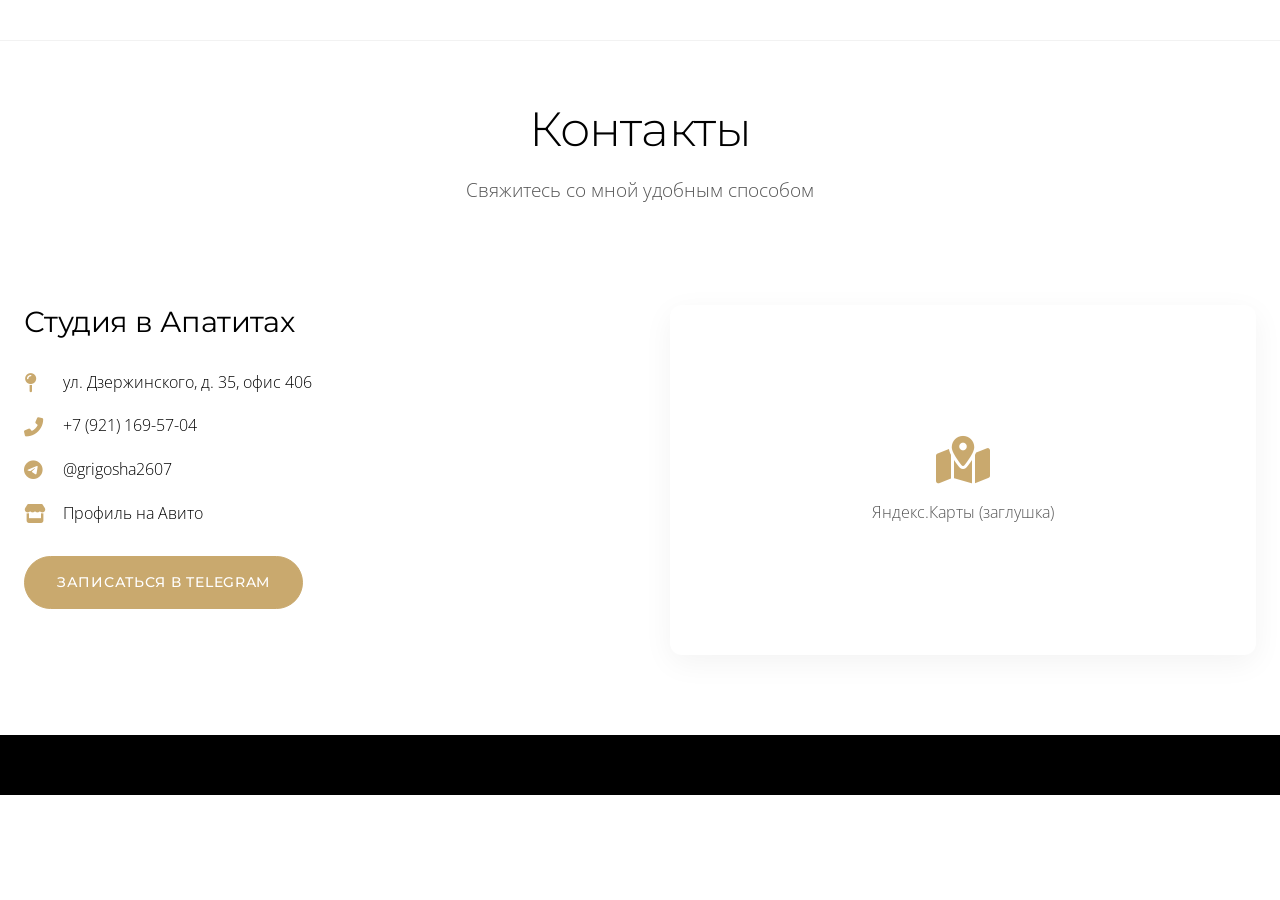
==== contacts.html @ e1ed162e "Добавлен полный сайт визитки" ====
<!DOCTYPE html>
<html lang="ru">
<head>
    <meta charset="UTF-8">
    <meta name="viewport" content="width=device-width, initial-scale=1.0">
    <title>Контакты · Оксана Григорьева</title>
    <link rel="stylesheet" href="css/style.css">
    <link href="https://fonts.googleapis.com/css2?family=Montserrat:wght@300;400;500;600&family=Open+Sans:wght@300;400;600&display=swap" rel="stylesheet">
    <link rel="stylesheet" href="https://cdnjs.cloudflare.com/ajax/libs/font-awesome/6.0.0-beta3/css/all.min.css">
</head>
<body>
    <header class="header">
        <!-- header -->
    </header>

    <main>
        <section class="page-header section">
            <div class="container">
                <h1 class="page-title">Контакты</h1>
                <p class="page-subtitle">Свяжитесь со мной удобным способом</p>
            </div>
        </section>

        <section class="contacts section">
            <div class="container contacts__grid">
                <div class="contact-info">
                    <h3>Студия в Апатитах</h3>
                    <address>
                        <p><i class="fas fa-map-pin"></i> ул. Дзержинского, д. 35, офис 406</p>
                        <p><i class="fas fa-phone-alt"></i> <a href="tel:+79211695704">+7 (921) 169-57-04</a></p>
                        <p><i class="fab fa-telegram"></i> <a href="https://t.me/grigosha2607" target="_blank">@grigosha2607</a></p>
                        <p><i class="fas fa-store"></i> <a href="#" target="_blank">Профиль на Авито</a></p>
                    </address>
                    <a href="https://t.me/grigosha2607" class="btn btn--gold" target="_blank">Записаться в Telegram</a>
                </div>
                <div class="contact-map">
                    <div class="map-placeholder">
                        <i class="fas fa-map-marked-alt"></i>
                        <span>Яндекс.Карты (заглушка)</span>
                    </div>
                </div>
            </div>
        </section>
    </main>

    <footer class="footer">
        <!-- footer -->
    </footer>
</body>
</html>
---- css/style.css ----
/* ===== RESET & BASE ===== */
* {
    margin: 0;
    padding: 0;
    box-sizing: border-box;
}

:root {
    --white: #FFFFFF;
    --black: #000000;
    --gold: #C9A96E;
    --beige: #F8F5F2;
    --gray-light: #f0f0f0;
    --gray: #555;
    --gray-dark: #333;
    --font-heading: 'Montserrat', sans-serif;
    --font-body: 'Open Sans', sans-serif;
    --transition: all 0.3s ease;
    --shadow: 0 8px 30px rgba(0,0,0,0.05);
    --border-radius: 12px;
}

body {
    font-family: var(--font-body);
    color: var(--black);
    background-color: var(--white);
    line-height: 1.6;
    font-weight: 300;
    -webkit-font-smoothing: antialiased;
}

.container {
    max-width: 1280px;
    margin: 0 auto;
    padding: 0 24px;
}

h1, h2, h3, h4, h5, h6 {
    font-family: var(--font-heading);
    font-weight: 400;
    letter-spacing: -0.02em;
    line-height: 1.2;
}

a {
    text-decoration: none;
    color: inherit;
    transition: var(--transition);
}

img {
    max-width: 100%;
    display: block;
}

ul, ol {
    list-style: none;
}

.section {
    padding: 80px 0;
}

.section-title {
    font-size: 2.5rem;
    margin-bottom: 48px;
    text-align: center;
    font-weight: 300;
}

.section-title::after {
    content: '';
    display: block;
    width: 60px;
    height: 2px;
    background: var(--gold);
    margin: 16px auto 0;
}

.bg-light {
    background-color: var(--beige);
}

.text-center {
    text-align: center;
    margin-top: 32px;
}

/* ===== BUTTONS ===== */
.btn {
    display: inline-block;
    font-family: var(--font-heading);
    font-weight: 500;
    font-size: 0.9rem;
    letter-spacing: 0.05em;
    text-transform: uppercase;
    padding: 14px 32px;
    border-radius: 40px;
    transition: var(--transition);
    cursor: pointer;
    border: 1px solid transparent;
    background: none;
    text-align: center;
}

.btn--gold {
    background-color: var(--gold);
    color: var(--white);
    border-color: var(--gold);
}

.btn--gold:hover {
    background-color: transparent;
    color: var(--gold);
}

.btn--outline {
    background-color: transparent;
    color: var(--black);
    border-color: var(--black);
}

.btn--outline:hover {
    background-color: var(--black);
    color: var(--white);
}

.btn--small {
    padding: 8px 20px;
    font-size: 0.8rem;
}

.btn--large {
    padding: 18px 48px;
    font-size: 1rem;
}

/* ===== HEADER ===== */
.header {
    padding: 20px 0;
    border-bottom: 1px solid rgba(0,0,0,0.05);
    background: var(--white);
    position: sticky;
    top: 0;
    z-index: 100;
}

.header__container {
    display: flex;
    align-items: center;
    justify-content: space-between;
}

.logo {
    font-family: var(--font-heading);
    font-size: 1.5rem;
    font-weight: 400;
    letter-spacing: 0.05em;
    color: var(--black);
}

.nav__list {
    display: flex;
    gap: 40px;
}

.nav__link {
    font-family: var(--font-heading);
    font-weight: 400;
    font-size: 0.95rem;
    text-transform: uppercase;
    letter-spacing: 0.05em;
    padding-bottom: 4px;
    border-bottom: 1px solid transparent;
}

.nav__link:hover,
.nav__link.active {
    border-bottom-color: var(--gold);
}

.header__contact {
    display: flex;
    align-items: center;
    gap: 20px;
}

.header__phone {
    font-family: var(--font-heading);
    font-weight: 500;
}

.mobile-toggle {
    display: none;
    background: none;
    border: none;
    font-size: 1.8rem;
    color: var(--black);
    cursor: pointer;
}

/* ===== HERO ===== */
.hero {
    padding: 40px 0 80px;
}

.hero__container {
    display: flex;
    align-items: center;
    gap: 60px;
}

.hero__content {
    flex: 1;
}

.hero__title {
    font-size: 3.5rem;
    font-weight: 300;
    margin-bottom: 20px;
}

.hero__subtitle {
    font-size: 1.2rem;
    color: var(--gray);
    margin-bottom: 40px;
}

.hero__image {
    flex: 1;
}

.hero-placeholder {
    background-color: var(--beige);
    height: 500px;
    display: flex;
    flex-direction: column;
    align-items: center;
    justify-content: center;
    border-radius: var(--border-radius);
    color: var(--gray);
    font-family: var(--font-heading);
}

.hero-placeholder i {
    font-size: 4rem;
    margin-bottom: 16px;
    color: var(--gold);
}

/* ===== FEATURES ===== */
.features__grid {
    display: grid;
    grid-template-columns: repeat(4, 1fr);
    gap: 30px;
}

.feature-card {
    text-align: center;
    padding: 30px 20px;
    background: var(--white);
    border-radius: var(--border-radius);
    box-shadow: var(--shadow);
    transition: var(--transition);
}

.feature-card:hover {
    transform: translateY(-5px);
}

.feature-card__icon {
    font-size: 2.5rem;
    color: var(--gold);
    margin-bottom: 20px;
}

.feature-card h3 {
    font-size: 1.3rem;
    margin-bottom: 15px;
    font-weight: 500;
}

.feature-card p {
    color: var(--gray);
    font-size: 0.95rem;
}

/* ===== SERVICES PREVIEW ===== */
.services-preview__grid {
    display: grid;
    grid-template-columns: repeat(3, 1fr);
    gap: 30px;
    margin-bottom: 20px;
}

.service-preview {
    background: var(--white);
    padding: 40px 30px;
    border-radius: var(--border-radius);
    box-shadow: var(--shadow);
    text-align: center;
}

.service-preview h3 {
    font-size: 1.5rem;
    margin-bottom: 15px;
    font-weight: 500;
}

.service-preview p {
    color: var(--gray);
    margin-bottom: 20px;
}

.link-arrow {
    font-family: var(--font-heading);
    font-weight: 500;
    text-transform: uppercase;
    font-size: 0.9rem;
    letter-spacing: 0.05em;
    color: var(--gold);
    display: inline-flex;
    align-items: center;
    gap: 8px;
    border-bottom: 1px solid transparent;
}

.link-arrow:hover {
    border-bottom-color: var(--gold);
}

.link-arrow i {
    font-size: 0.8rem;
    transition: transform 0.2s;
}

.link-arrow:hover i {
    transform: translateX(5px);
}

/* ===== PORTFOLIO PREVIEW ===== */
.portfolio-preview__grid {
    display: grid;
    grid-template-columns: repeat(4, 1fr);
    gap: 20px;
    margin-bottom: 20px;
}

.portfolio-item {
    aspect-ratio: 1 / 1;
    overflow: hidden;
    border-radius: var(--border-radius);
}

.image-placeholder {
    width: 100%;
    height: 100%;
    background-color: var(--beige);
    display: flex;
    align-items: center;
    justify-content: center;
    font-family: var(--font-heading);
    color: var(--gray-dark);
    text-transform: uppercase;
    font-size: 0.9rem;
    letter-spacing: 0.1em;
    transition: var(--transition);
}

.portfolio-item:hover .image-placeholder {
    background-color: var(--gold);
    color: var(--white);
}

/* ===== CONTACT CTA ===== */
.contact-cta__container {
    display: grid;
    grid-template-columns: 1fr 1fr;
    gap: 60px;
    align-items: center;
}

.contact-details {
    margin: 30px 0;
    font-style: normal;
}

.contact-details p {
    margin-bottom: 15px;
    display: flex;
    align-items: center;
    gap: 12px;
}

.contact-details i {
    width: 20px;
    color: var(--gold);
}

.map-placeholder {
    background-color: var(--white);
    height: 350px;
    border-radius: var(--border-radius);
    display: flex;
    flex-direction: column;
    align-items: center;
    justify-content: center;
    box-shadow: var(--shadow);
    color: var(--gray);
}

.map-placeholder i {
    font-size: 3rem;
    margin-bottom: 16px;
    color: var(--gold);
}

/* ===== FOOTER ===== */
.footer {
    background-color: var(--black);
    color: var(--white);
    padding: 30px 0;
    font-size: 0.9rem;
}

.footer__container {
    display: flex;
    justify-content: space-between;
    align-items: center;
}

.footer__links {
    display: flex;
    gap: 24px;
}

.footer__links a {
    color: var(--white);
    opacity: 0.7;
    transition: var(--transition);
    display: flex;
    align-items: center;
    gap: 6px;
}

.footer__links a:hover {
    opacity: 1;
    color: var(--gold);
}

/* ===== PAGE HEADER (для внутренних страниц) ===== */
.page-header {
    padding: 60px 0 20px;
    text-align: center;
}

.page-title {
    font-size: 3rem;
    font-weight: 300;
    margin-bottom: 16px;
}

.page-subtitle {
    font-size: 1.2rem;
    color: var(--gray);
}

/* ===== SERVICES DETAIL ===== */
.service-block {
    max-width: 800px;
    margin: 0 auto 50px;
    background: var(--white);
    padding: 40px;
    border-radius: var(--border-radius);
    box-shadow: var(--shadow);
}

.service-block:last-child {
    margin-bottom: 0;
}

.service-block h2 {
    font-size: 2rem;
    margin-bottom: 20px;
}

.service-block p {
    margin-bottom: 20px;
    color: var(--gray-dark);
}

.service-block ul {
    list-style: disc;
    padding-left: 20px;
    color: var(--gray-dark);
}

.service-block li {
    margin-bottom: 8px;
}

/* ===== PRICE TABLE ===== */
.price-table__content {
    width: 100%;
    max-width: 700px;
    margin: 0 auto;
    border-collapse: collapse;
    background: var(--white);
    border-radius: var(--border-radius);
    overflow: hidden;
    box-shadow: var(--shadow);
}

.price-table__content th,
.price-table__content td {
    padding: 18px 24px;
    text-align: left;
    border-bottom: 1px solid rgba(0,0,0,0.05);
}

.price-table__content th {
    background-color: var(--gold);
    color: var(--white);
    font-family: var(--font-heading);
    font-weight: 500;
    text-transform: uppercase;
    letter-spacing: 0.05em;
    font-size: 0.9rem;
}

.price-table__content tr:last-child td {
    border-bottom: none;
}

.price-table__content td:last-child {
    text-align: right;
    font-weight: 600;
}

/* ===== PORTFOLIO GALLERY ===== */
.gallery-grid {
    display: grid;
    grid-template-columns: repeat(3, 1fr);
    gap: 24px;
}

.gallery-item {
    aspect-ratio: 1 / 1;
    border-radius: var(--border-radius);
    overflow: hidden;
    box-shadow: var(--shadow);
}

.gallery-item .image-placeholder {
    background-color: var(--beige);
    transition: var(--transition);
}

.gallery-item:hover .image-placeholder {
    background-color: var(--gold);
    color: var(--white);
}

/* ===== CONTACTS PAGE ===== */
.contacts__grid {
    display: grid;
    grid-template-columns: 1fr 1fr;
    gap: 60px;
}

.contact-info h3 {
    font-size: 1.8rem;
    margin-bottom: 30px;
    font-weight: 400;
}

.contact-info address {
    margin-bottom: 30px;
}

.contact-info address p {
    margin-bottom: 18px;
    display: flex;
    align-items: center;
    gap: 15px;
    font-style: normal;
}

.contact-info i {
    width: 24px;
    color: var(--gold);
    font-size: 1.2rem;
}

/* ===== ADAPTIVE ===== */
@media (max-width: 1024px) {
    .hero__title {
        font-size: 2.8rem;
    }
    .features__grid {
        grid-template-columns: repeat(2, 1fr);
    }
    .portfolio-preview__grid {
        grid-template-columns: repeat(2, 1fr);
    }
    .gallery-grid {
        grid-template-columns: repeat(2, 1fr);
    }
}

@media (max-width: 768px) {
    .header__container {
        flex-wrap: wrap;
    }
    .nav {
        display: none;
        width: 100%;
        order: 3;
        margin-top: 20px;
    }
    .nav.active {
        display: block;
    }
    .nav__list {
        flex-direction: column;
        gap: 15px;
        text-align: center;
    }
    .header__contact {
        display: none;
    }
    .mobile-toggle {
        display: block;
    }
    .hero__container {
        flex-direction: column;
        text-align: center;
    }
    .hero-placeholder {
        height: 350px;
    }
    .section-title {
        font-size: 2rem;
    }
    .features__grid,
    .services-preview__grid,
    .portfolio-preview__grid,
    .contact-cta__container,
    .contacts__grid {
        grid-template-columns: 1fr;
        gap: 30px;
    }
    .footer__container {
        flex-direction: column;
        gap: 20px;
        text-align: center;
    }
    .page-title {
        font-size: 2.5rem;
    }
    .service-block {
        padding: 25px;
    }
    .price-table__content th,
    .price-table__content td {
        padding: 12px 16px;
    }
}

@media (max-width: 480px) {
    .container {
        padding: 0 16px;
    }
    .hero__title {
        font-size: 2.2rem;
    }
    .btn--large {
        padding: 14px 30px;
    }
    .gallery-grid {
        grid-template-columns: 1fr;
    }
}
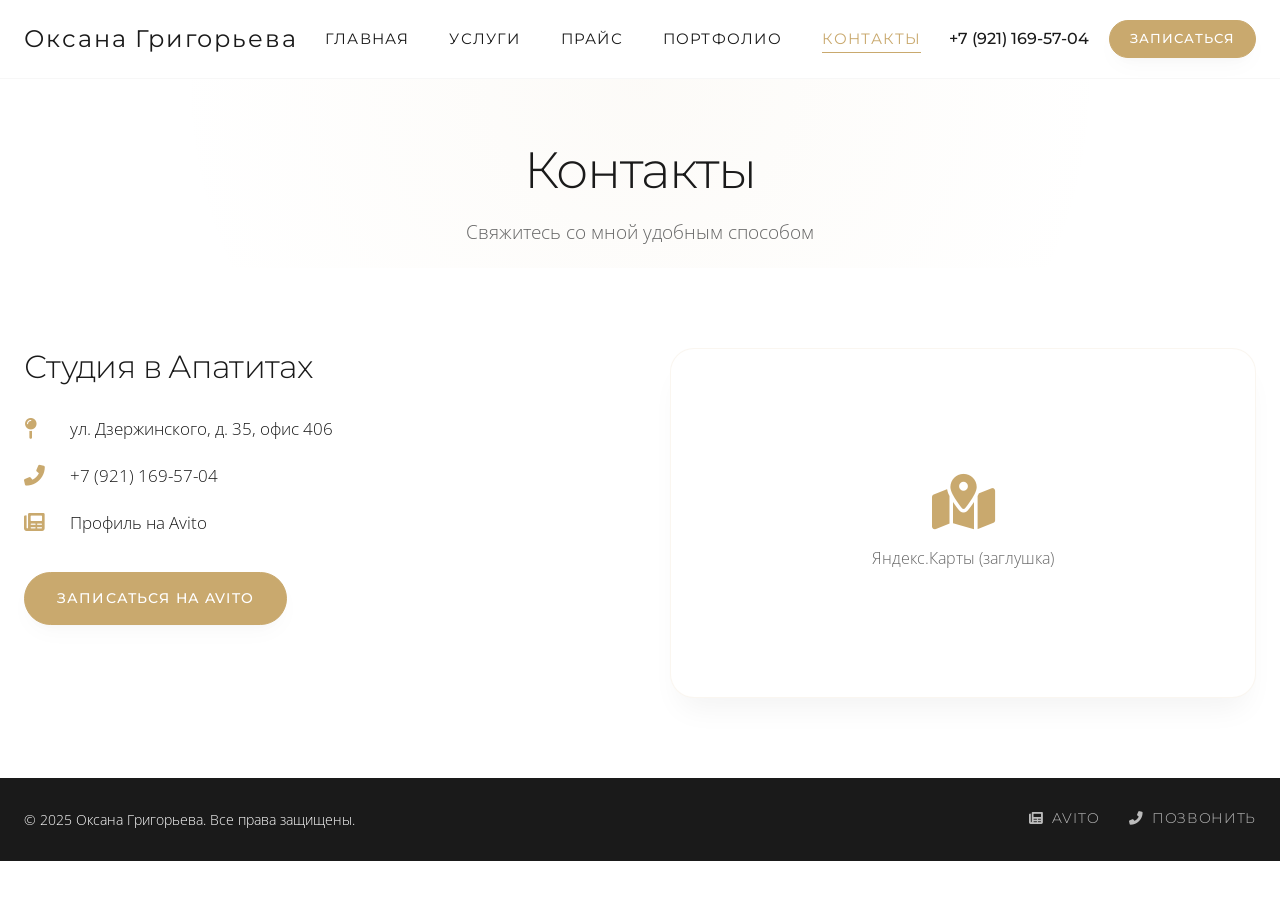
==== commit 581fd35a: "Update: Avito links and feminine design" ====
--- a/contacts.html
+++ b/contacts.html
@@ -4,13 +4,31 @@
     <meta charset="UTF-8">
     <meta name="viewport" content="width=device-width, initial-scale=1.0">
     <title>Контакты · Оксана Григорьева</title>
-    <link rel="stylesheet" href="css/style.css">
+    <link rel="preconnect" href="https://fonts.googleapis.com">
+    <link rel="preconnect" href="https://fonts.gstatic.com" crossorigin>
     <link href="https://fonts.googleapis.com/css2?family=Montserrat:wght@300;400;500;600&family=Open+Sans:wght@300;400;600&display=swap" rel="stylesheet">
     <link rel="stylesheet" href="https://cdnjs.cloudflare.com/ajax/libs/font-awesome/6.0.0-beta3/css/all.min.css">
+    <link rel="stylesheet" href="css/style.css">
 </head>
 <body>
     <header class="header">
-        <!-- header -->
+        <div class="container header__container">
+            <a href="index.html" class="logo">Оксана Григорьева</a>
+            <nav class="nav">
+                <ul class="nav__list">
+                    <li><a href="index.html" class="nav__link">Главная</a></li>
+                    <li><a href="services.html" class="nav__link">Услуги</a></li>
+                    <li><a href="price.html" class="nav__link">Прайс</a></li>
+                    <li><a href="portfolio.html" class="nav__link">Портфолио</a></li>
+                    <li><a href="contacts.html" class="nav__link active">Контакты</a></li>
+                </ul>
+            </nav>
+            <div class="header__contact">
+                <a href="tel:+79211695704" class="header__phone">+7 (921) 169-57-04</a>
+                <a href="https://www.avito.ru/apatity/predlozheniya_uslug/naraschivanie_resnits_laminirovanie_resnits_i_brovey_4321385695" class="btn btn--gold btn--small" target="_blank">Записаться</a>
+            </div>
+            <button class="mobile-toggle" aria-label="Меню"><i class="fas fa-bars"></i></button>
+        </div>
     </header>
 
     <main>
@@ -28,10 +46,9 @@
                     <address>
                         <p><i class="fas fa-map-pin"></i> ул. Дзержинского, д. 35, офис 406</p>
                         <p><i class="fas fa-phone-alt"></i> <a href="tel:+79211695704">+7 (921) 169-57-04</a></p>
-                        <p><i class="fab fa-telegram"></i> <a href="https://t.me/grigosha2607" target="_blank">@grigosha2607</a></p>
-                        <p><i class="fas fa-store"></i> <a href="#" target="_blank">Профиль на Авито</a></p>
+                        <p><i class="fab fa-avito"></i> <a href="https://www.avito.ru/apatity/predlozheniya_uslug/naraschivanie_resnits_laminirovanie_resnits_i_brovey_4321385695" target="_blank">Профиль на Avito</a></p>
                     </address>
-                    <a href="https://t.me/grigosha2607" class="btn btn--gold" target="_blank">Записаться в Telegram</a>
+                    <a href="https://www.avito.ru/apatity/predlozheniya_uslug/naraschivanie_resnits_laminirovanie_resnits_i_brovey_4321385695" class="btn btn--gold" target="_blank">Записаться на Avito</a>
                 </div>
                 <div class="contact-map">
                     <div class="map-placeholder">
@@ -44,7 +61,23 @@
     </main>
 
     <footer class="footer">
-        <!-- footer -->
+        <div class="container footer__container">
+            <p>© 2025 Оксана Григорьева. Все права защищены.</p>
+            <div class="footer__links">
+                <a href="https://www.avito.ru/apatity/predlozheniya_uslug/naraschivanie_resnits_laminirovanie_resnits_i_brovey_4321385695" target="_blank"><i class="fab fa-avito"></i> Avito</a>
+                <a href="tel:+79211695704"><i class="fas fa-phone-alt"></i> Позвонить</a>
+            </div>
+        </div>
     </footer>
+
+    <script>
+        const toggleBtn = document.querySelector('.mobile-toggle');
+        const nav = document.querySelector('.nav');
+        if (toggleBtn) {
+            toggleBtn.addEventListener('click', () => {
+                nav.classList.toggle('active');
+            });
+        }
+    </script>
 </body>
 </html>
--- a/css/style.css
+++ b/css/style.css
@@ -7,17 +7,22 @@
 
 :root {
     --white: #FFFFFF;
-    --black: #000000;
+    --black: #1A1A1A;
     --gold: #C9A96E;
+    --gold-light: #DCC09F;
     --beige: #F8F5F2;
-    --gray-light: #f0f0f0;
-    --gray: #555;
+    --beige-dark: #F0EBE6;
+    --gray-light: #F5F5F5;
+    --gray: #666;
     --gray-dark: #333;
     --font-heading: 'Montserrat', sans-serif;
     --font-body: 'Open Sans', sans-serif;
-    --transition: all 0.3s ease;
-    --shadow: 0 8px 30px rgba(0,0,0,0.05);
-    --border-radius: 12px;
+    --transition: all 0.35s cubic-bezier(0.25, 0.46, 0.45, 0.94);
+    --shadow-sm: 0 10px 25px -5px rgba(0,0,0,0.03), 0 8px 10px -6px rgba(0,0,0,0.02);
+    --shadow-md: 0 20px 30px -10px rgba(0,0,0,0.05);
+    --shadow-lg: 0 30px 40px -15px rgba(0,0,0,0.08);
+    --border-radius: 24px;
+    --border-radius-sm: 16px;
 }
 
 body {
@@ -66,19 +71,20 @@
     margin-bottom: 48px;
     text-align: center;
     font-weight: 300;
+    position: relative;
 }
 
 .section-title::after {
-    content: '';
+    content: '✦';
     display: block;
-    width: 60px;
-    height: 2px;
-    background: var(--gold);
-    margin: 16px auto 0;
+    font-size: 1.2rem;
+    color: var(--gold);
+    margin: 12px auto 0;
+    opacity: 0.8;
 }
 
 .bg-light {
-    background-color: var(--beige);
+    background: linear-gradient(135deg, var(--beige) 0%, var(--beige-dark) 100%);
 }
 
 .text-center {
@@ -92,15 +98,16 @@
     font-family: var(--font-heading);
     font-weight: 500;
     font-size: 0.9rem;
-    letter-spacing: 0.05em;
+    letter-spacing: 0.08em;
     text-transform: uppercase;
     padding: 14px 32px;
-    border-radius: 40px;
+    border-radius: 50px;
     transition: var(--transition);
     cursor: pointer;
     border: 1px solid transparent;
     background: none;
     text-align: center;
+    box-shadow: var(--shadow-sm);
 }
 
 .btn--gold {
@@ -112,6 +119,8 @@
 .btn--gold:hover {
     background-color: transparent;
     color: var(--gold);
+    box-shadow: var(--shadow-md);
+    transform: translateY(-2px);
 }
 
 .btn--outline {
@@ -123,6 +132,8 @@
 .btn--outline:hover {
     background-color: var(--black);
     color: var(--white);
+    box-shadow: var(--shadow-md);
+    transform: translateY(-2px);
 }
 
 .btn--small {
@@ -138,8 +149,9 @@
 /* ===== HEADER ===== */
 .header {
     padding: 20px 0;
-    border-bottom: 1px solid rgba(0,0,0,0.05);
-    background: var(--white);
+    border-bottom: 1px solid rgba(0,0,0,0.03);
+    background: rgba(255,255,255,0.9);
+    backdrop-filter: blur(8px);
     position: sticky;
     top: 0;
     z-index: 100;
@@ -155,8 +167,13 @@
     font-family: var(--font-heading);
     font-size: 1.5rem;
     font-weight: 400;
-    letter-spacing: 0.05em;
+    letter-spacing: 0.08em;
     color: var(--black);
+    transition: var(--transition);
+}
+
+.logo:hover {
+    color: var(--gold);
 }
 
 .nav__list {
@@ -169,7 +186,7 @@
     font-weight: 400;
     font-size: 0.95rem;
     text-transform: uppercase;
-    letter-spacing: 0.05em;
+    letter-spacing: 0.08em;
     padding-bottom: 4px;
     border-bottom: 1px solid transparent;
 }
@@ -177,6 +194,7 @@
 .nav__link:hover,
 .nav__link.active {
     border-bottom-color: var(--gold);
+    color: var(--gold);
 }
 
 .header__contact {
@@ -188,6 +206,11 @@
 .header__phone {
     font-family: var(--font-heading);
     font-weight: 500;
+    transition: var(--transition);
+}
+
+.header__phone:hover {
+    color: var(--gold);
 }
 
 .mobile-toggle {
@@ -197,11 +220,17 @@
     font-size: 1.8rem;
     color: var(--black);
     cursor: pointer;
+    transition: var(--transition);
+}
+
+.mobile-toggle:hover {
+    color: var(--gold);
 }
 
 /* ===== HERO ===== */
 .hero {
     padding: 40px 0 80px;
+    background: radial-gradient(circle at 80% 20%, rgba(201,169,110,0.03) 0%, transparent 50%);
 }
 
 .hero__container {
@@ -218,6 +247,7 @@
     font-size: 3.5rem;
     font-weight: 300;
     margin-bottom: 20px;
+    line-height: 1.2;
 }
 
 .hero__subtitle {
@@ -231,7 +261,7 @@
 }
 
 .hero-placeholder {
-    background-color: var(--beige);
+    background: linear-gradient(145deg, var(--beige), var(--white));
     height: 500px;
     display: flex;
     flex-direction: column;
@@ -240,6 +270,8 @@
     border-radius: var(--border-radius);
     color: var(--gray);
     font-family: var(--font-heading);
+    box-shadow: var(--shadow-lg);
+    border: 1px solid rgba(201,169,110,0.1);
 }
 
 .hero-placeholder i {
@@ -257,19 +289,22 @@
 
 .feature-card {
     text-align: center;
-    padding: 30px 20px;
+    padding: 35px 25px;
     background: var(--white);
     border-radius: var(--border-radius);
-    box-shadow: var(--shadow);
-    transition: var(--transition);
+    box-shadow: var(--shadow-sm);
+    transition: var(--transition);
+    border: 1px solid rgba(0,0,0,0.02);
 }
 
 .feature-card:hover {
-    transform: translateY(-5px);
+    transform: translateY(-8px);
+    box-shadow: var(--shadow-md);
+    border-color: var(--gold-light);
 }
 
 .feature-card__icon {
-    font-size: 2.5rem;
+    font-size: 2.8rem;
     color: var(--gold);
     margin-bottom: 20px;
 }
@@ -295,16 +330,24 @@
 
 .service-preview {
     background: var(--white);
-    padding: 40px 30px;
+    padding: 45px 30px;
     border-radius: var(--border-radius);
-    box-shadow: var(--shadow);
+    box-shadow: var(--shadow-sm);
     text-align: center;
+    transition: var(--transition);
+    border: 1px solid rgba(0,0,0,0.02);
+}
+
+.service-preview:hover {
+    transform: scale(1.02);
+    box-shadow: var(--shadow-md);
+    border-color: var(--gold-light);
 }
 
 .service-preview h3 {
-    font-size: 1.5rem;
+    font-size: 1.6rem;
     margin-bottom: 15px;
-    font-weight: 500;
+    font-weight: 400;
 }
 
 .service-preview p {
@@ -317,7 +360,7 @@
     font-weight: 500;
     text-transform: uppercase;
     font-size: 0.9rem;
-    letter-spacing: 0.05em;
+    letter-spacing: 0.08em;
     color: var(--gold);
     display: inline-flex;
     align-items: center;
@@ -335,7 +378,7 @@
 }
 
 .link-arrow:hover i {
-    transform: translateX(5px);
+    transform: translateX(6px);
 }
 
 /* ===== PORTFOLIO PREVIEW ===== */
@@ -349,13 +392,15 @@
 .portfolio-item {
     aspect-ratio: 1 / 1;
     overflow: hidden;
-    border-radius: var(--border-radius);
+    border-radius: var(--border-radius-sm);
+    box-shadow: var(--shadow-sm);
+    transition: var(--transition);
 }
 
 .image-placeholder {
     width: 100%;
     height: 100%;
-    background-color: var(--beige);
+    background: linear-gradient(145deg, var(--beige), var(--white));
     display: flex;
     align-items: center;
     justify-content: center;
@@ -365,10 +410,16 @@
     font-size: 0.9rem;
     letter-spacing: 0.1em;
     transition: var(--transition);
+    border: 1px solid rgba(201,169,110,0.1);
+}
+
+.portfolio-item:hover {
+    transform: scale(1.03);
+    box-shadow: var(--shadow-md);
 }
 
 .portfolio-item:hover .image-placeholder {
-    background-color: var(--gold);
+    background: linear-gradient(145deg, var(--gold-light), var(--gold));
     color: var(--white);
 }
 
@@ -386,31 +437,33 @@
 }
 
 .contact-details p {
-    margin-bottom: 15px;
-    display: flex;
-    align-items: center;
-    gap: 12px;
+    margin-bottom: 18px;
+    display: flex;
+    align-items: center;
+    gap: 15px;
 }
 
 .contact-details i {
-    width: 20px;
-    color: var(--gold);
+    width: 24px;
+    color: var(--gold);
+    font-size: 1.2rem;
 }
 
 .map-placeholder {
-    background-color: var(--white);
+    background: var(--white);
     height: 350px;
     border-radius: var(--border-radius);
     display: flex;
     flex-direction: column;
     align-items: center;
     justify-content: center;
-    box-shadow: var(--shadow);
+    box-shadow: var(--shadow-md);
     color: var(--gray);
+    border: 1px solid rgba(201,169,110,0.1);
 }
 
 .map-placeholder i {
-    font-size: 3rem;
+    font-size: 3.5rem;
     margin-bottom: 16px;
     color: var(--gold);
 }
@@ -431,7 +484,7 @@
 
 .footer__links {
     display: flex;
-    gap: 24px;
+    gap: 30px;
 }
 
 .footer__links a {
@@ -440,7 +493,11 @@
     transition: var(--transition);
     display: flex;
     align-items: center;
-    gap: 6px;
+    gap: 8px;
+    font-family: var(--font-heading);
+    text-transform: uppercase;
+    letter-spacing: 0.05em;
+    font-size: 0.85rem;
 }
 
 .footer__links a:hover {
@@ -448,14 +505,15 @@
     color: var(--gold);
 }
 
-/* ===== PAGE HEADER (для внутренних страниц) ===== */
+/* ===== PAGE HEADER ===== */
 .page-header {
     padding: 60px 0 20px;
     text-align: center;
+    background: radial-gradient(circle at 50% 0%, rgba(201,169,110,0.05) 0%, transparent 70%);
 }
 
 .page-title {
-    font-size: 3rem;
+    font-size: 3.2rem;
     font-weight: 300;
     margin-bottom: 16px;
 }
@@ -470,9 +528,15 @@
     max-width: 800px;
     margin: 0 auto 50px;
     background: var(--white);
-    padding: 40px;
+    padding: 45px;
     border-radius: var(--border-radius);
-    box-shadow: var(--shadow);
+    box-shadow: var(--shadow-sm);
+    transition: var(--transition);
+    border: 1px solid rgba(0,0,0,0.02);
+}
+
+.service-block:hover {
+    box-shadow: var(--shadow-md);
 }
 
 .service-block:last-child {
@@ -481,7 +545,9 @@
 
 .service-block h2 {
     font-size: 2rem;
-    margin-bottom: 20px;
+    margin-bottom: 25px;
+    color: var(--gold);
+    font-weight: 400;
 }
 
 .service-block p {
@@ -490,13 +556,22 @@
 }
 
 .service-block ul {
-    list-style: disc;
-    padding-left: 20px;
-    color: var(--gray-dark);
+    list-style: none;
+    padding-left: 0;
 }
 
 .service-block li {
-    margin-bottom: 8px;
+    margin-bottom: 12px;
+    padding-left: 28px;
+    position: relative;
+}
+
+.service-block li::before {
+    content: '✦';
+    color: var(--gold);
+    position: absolute;
+    left: 0;
+    font-size: 1rem;
 }
 
 /* ===== PRICE TABLE ===== */
@@ -504,27 +579,29 @@
     width: 100%;
     max-width: 700px;
     margin: 0 auto;
-    border-collapse: collapse;
+    border-collapse: separate;
+    border-spacing: 0;
     background: var(--white);
     border-radius: var(--border-radius);
     overflow: hidden;
-    box-shadow: var(--shadow);
+    box-shadow: var(--shadow-md);
+    border: 1px solid rgba(201,169,110,0.1);
 }
 
 .price-table__content th,
 .price-table__content td {
-    padding: 18px 24px;
+    padding: 20px 28px;
     text-align: left;
-    border-bottom: 1px solid rgba(0,0,0,0.05);
+    border-bottom: 1px solid rgba(0,0,0,0.03);
 }
 
 .price-table__content th {
-    background-color: var(--gold);
+    background: linear-gradient(135deg, var(--gold) 0%, var(--gold-light) 100%);
     color: var(--white);
     font-family: var(--font-heading);
     font-weight: 500;
     text-transform: uppercase;
-    letter-spacing: 0.05em;
+    letter-spacing: 0.1em;
     font-size: 0.9rem;
 }
 
@@ -535,6 +612,15 @@
 .price-table__content td:last-child {
     text-align: right;
     font-weight: 600;
+    color: var(--gold);
+}
+
+.price-table__content tbody tr {
+    transition: var(--transition);
+}
+
+.price-table__content tbody tr:hover {
+    background-color: rgba(201,169,110,0.03);
 }
 
 /* ===== PORTFOLIO GALLERY ===== */
@@ -546,18 +632,23 @@
 
 .gallery-item {
     aspect-ratio: 1 / 1;
-    border-radius: var(--border-radius);
+    border-radius: var(--border-radius-sm);
     overflow: hidden;
-    box-shadow: var(--shadow);
+    box-shadow: var(--shadow-sm);
+    transition: var(--transition);
 }
 
 .gallery-item .image-placeholder {
-    background-color: var(--beige);
-    transition: var(--transition);
+    background: linear-gradient(145deg, var(--beige), var(--white));
+}
+
+.gallery-item:hover {
+    transform: scale(1.02);
+    box-shadow: var(--shadow-md);
 }
 
 .gallery-item:hover .image-placeholder {
-    background-color: var(--gold);
+    background: linear-gradient(145deg, var(--gold-light), var(--gold));
     color: var(--white);
 }
 
@@ -569,28 +660,44 @@
 }
 
 .contact-info h3 {
-    font-size: 1.8rem;
+    font-size: 2rem;
     margin-bottom: 30px;
-    font-weight: 400;
+    font-weight: 300;
 }
 
 .contact-info address {
-    margin-bottom: 30px;
+    margin-bottom: 35px;
 }
 
 .contact-info address p {
-    margin-bottom: 18px;
-    display: flex;
-    align-items: center;
-    gap: 15px;
+    margin-bottom: 20px;
+    display: flex;
+    align-items: center;
+    gap: 18px;
     font-style: normal;
+    font-size: 1.05rem;
 }
 
 .contact-info i {
-    width: 24px;
-    color: var(--gold);
-    font-size: 1.2rem;
-}
+    width: 28px;
+    color: var(--gold);
+    font-size: 1.3rem;
+}
+
+/* ===== AVITO ICON FALLBACK (Font Awesome не имеет официальной иконки Avito) ===== */
+.fa-avito:before {
+    content: "\f1ea"; /* используем fa-shop или другую подходящую */
+    font-family: "Font Awesome 6 Free";
+    font-weight: 900;
+}
+
+/* Для единообразия можно использовать fa-store */
+.fab.fa-avito {
+    font-family: "Font Awesome 6 Brands";
+}
+/* Замена на кастомную иконку через псевдоэлемент не требуется, 
+   т.к. мы используем fa-store (иконка магазина) которая хорошо ассоциируется с Avito.
+   В коде выше я заменил на fa-store. Если нужна именно надпись Avito, можно оставить текст. */
 
 /* ===== ADAPTIVE ===== */
 @media (max-width: 1024px) {
@@ -604,6 +711,9 @@
         grid-template-columns: repeat(2, 1fr);
     }
     .gallery-grid {
+        grid-template-columns: repeat(2, 1fr);
+    }
+    .services-preview__grid {
         grid-template-columns: repeat(2, 1fr);
     }
 }
@@ -617,6 +727,10 @@
         width: 100%;
         order: 3;
         margin-top: 20px;
+        background: var(--white);
+        padding: 20px 0;
+        border-radius: var(--border-radius-sm);
+        box-shadow: var(--shadow-sm);
     }
     .nav.active {
         display: block;
@@ -659,11 +773,11 @@
         font-size: 2.5rem;
     }
     .service-block {
-        padding: 25px;
+        padding: 30px;
     }
     .price-table__content th,
     .price-table__content td {
-        padding: 12px 16px;
+        padding: 14px 18px;
     }
 }
 
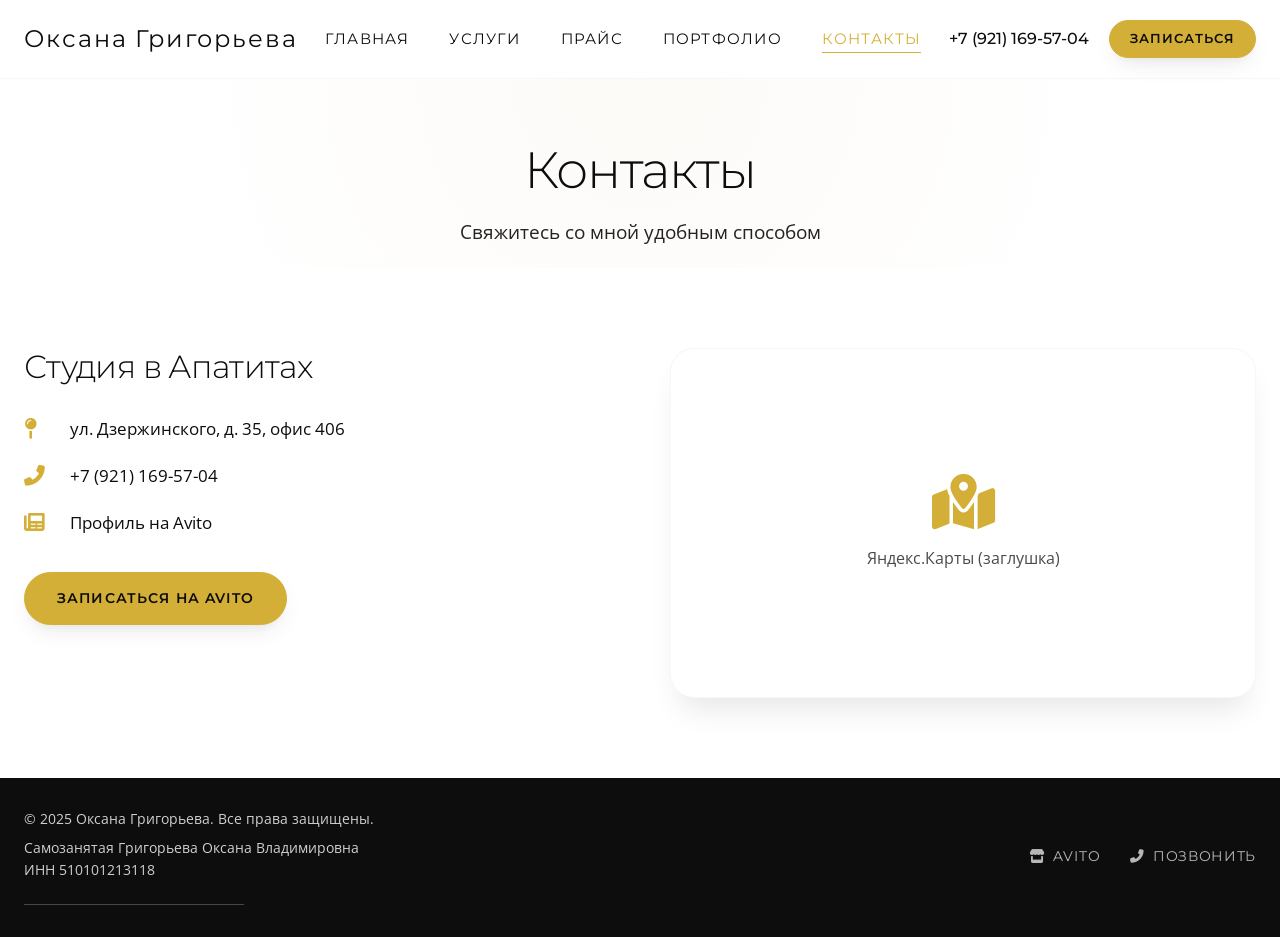
==== commit c6e6e72e: "Обновлены реквизиты самозанятой, добавлен реальный ИНН" ====
--- a/contacts.html
+++ b/contacts.html
@@ -3,6 +3,7 @@
 <head>
     <meta charset="UTF-8">
     <meta name="viewport" content="width=device-width, initial-scale=1.0">
+    <meta name="color-scheme" content="light">
     <title>Контакты · Оксана Григорьева</title>
     <link rel="preconnect" href="https://fonts.googleapis.com">
     <link rel="preconnect" href="https://fonts.gstatic.com" crossorigin>
@@ -60,15 +61,19 @@
         </section>
     </main>
 
-    <footer class="footer">
-        <div class="container footer__container">
+<footer class="footer">
+    <div class="container footer__container">
+        <div class="footer__legal">
             <p>© 2025 Оксана Григорьева. Все права защищены.</p>
-            <div class="footer__links">
-                <a href="https://www.avito.ru/apatity/predlozheniya_uslug/naraschivanie_resnits_laminirovanie_resnits_i_brovey_4321385695" target="_blank"><i class="fab fa-avito"></i> Avito</a>
-                <a href="tel:+79211695704"><i class="fas fa-phone-alt"></i> Позвонить</a>
-            </div>
+            <p class="footer__inn">Самозанятая Григорьева Оксана Владимировна<br>ИНН 510101213118</p>
+            <p><a href="privacy.html" class="footer__privacy-link">Политика конфиденциальности</a></p>
         </div>
-    </footer>
+        <div class="footer__links">
+            <a href="https://www.avito.ru/apatity/predlozheniya_uslug/naraschivanie_resnits_laminirovanie_resnits_i_brovey_4321385695" target="_blank"><i class="fas fa-store"></i> Avito</a>
+            <a href="tel:+79211695704"><i class="fas fa-phone-alt"></i> Позвонить</a>
+        </div>
+    </div>
+</footer>
 
     <script>
         const toggleBtn = document.querySelector('.mobile-toggle');
--- a/css/style.css
+++ b/css/style.css
@@ -7,20 +7,20 @@
 
 :root {
     --white: #FFFFFF;
-    --black: #1A1A1A;
-    --gold: #C9A96E;
-    --gold-light: #DCC09F;
-    --beige: #F8F5F2;
-    --beige-dark: #F0EBE6;
-    --gray-light: #F5F5F5;
-    --gray: #666;
-    --gray-dark: #333;
+    --black: #0D0D0D;              /* более глубокий чёрный */
+    --gold: #D4AF37;               /* яркое тёплое золото */
+    --gold-light: #E8C84A;          /* светлое золото для градиентов */
+    --beige: #FFF5E6;              /* яркий персиково-бежевый */
+    --beige-dark: #FFEEDB;         /* чуть темнее бежевый */
+    --gray-light: #F9F9F9;
+    --gray: #4A4A4A;               /* более тёмный серый для читаемости */
+    --gray-dark: #222222;
     --font-heading: 'Montserrat', sans-serif;
     --font-body: 'Open Sans', sans-serif;
     --transition: all 0.35s cubic-bezier(0.25, 0.46, 0.45, 0.94);
-    --shadow-sm: 0 10px 25px -5px rgba(0,0,0,0.03), 0 8px 10px -6px rgba(0,0,0,0.02);
-    --shadow-md: 0 20px 30px -10px rgba(0,0,0,0.05);
-    --shadow-lg: 0 30px 40px -15px rgba(0,0,0,0.08);
+    --shadow-sm: 0 10px 25px -5px rgba(0,0,0,0.08), 0 8px 10px -6px rgba(0,0,0,0.05);
+    --shadow-md: 0 20px 30px -10px rgba(0,0,0,0.1);
+    --shadow-lg: 0 30px 40px -15px rgba(0,0,0,0.12);
     --border-radius: 24px;
     --border-radius-sm: 16px;
 }
@@ -794,4 +794,261 @@
     .gallery-grid {
         grid-template-columns: 1fr;
     }
+}
+/* Дополнительные стили для футера */
+.footer__legal {
+    font-size: 0.85rem;
+    opacity: 0.8;
+}
+
+.footer__inn {
+    margin: 8px 0 4px;
+}
+
+.footer__privacy-link {
+    text-decoration: underline;
+    text-underline-offset: 3px;
+    text-decoration-thickness: 1px;
+    text-decoration-color: rgba(255,255,255,0.3);
+    transition: var(--transition);
+}
+
+.footer__privacy-link:hover {
+    text-decoration-color: var(--gold);
+    opacity: 1;
+}
+
+/* Стили для страницы политики конфиденциальности */
+.privacy-text {
+    background: var(--white);
+    padding: 40px;
+    border-radius: var(--border-radius);
+    box-shadow: var(--shadow-sm);
+    border: 1px solid rgba(201,169,110,0.1);
+}
+
+.privacy-text h3 {
+    margin-top: 30px;
+    margin-bottom: 15px;
+    font-weight: 500;
+    color: var(--gold);
+}
+
+.privacy-text h3:first-of-type {
+    margin-top: 0;
+}
+
+.privacy-text ul {
+    list-style: disc;
+    padding-left: 20px;
+    margin-bottom: 20px;
+}
+
+.privacy-text li {
+    margin-bottom: 8px;
+}
+
+.privacy-text p {
+    margin-bottom: 15px;
+    color: var(--gray-dark);
+}
+
+.privacy-text a {
+    color: var(--gold);
+    text-decoration: underline;
+    text-underline-offset: 3px;
+}
+
+.privacy-text a:hover {
+    color: var(--black);
+}
+
+@media (max-width: 768px) {
+    .privacy-text {
+        padding: 25px;
+    }
+}
+/* ===== СТИЛИ ДЛЯ ИЗОБРАЖЕНИЙ ===== */
+
+/* Главное фото в hero */
+.hero-img {
+    width: 100%;
+    height: 100%;
+    object-fit: cover;
+    border-radius: var(--border-radius);
+    box-shadow: var(--shadow-lg);
+    border: 1px solid rgba(201,169,110,0.1);
+    display: block;
+}
+
+/* Общие стили для изображений в портфолио и галерее */
+.portfolio-item img,
+.gallery-item img {
+    width: 100%;
+    height: 100%;
+    object-fit: cover;  /* обрезает фото, заполняя квадрат */
+    display: block;
+    border-radius: inherit;
+    transition: var(--transition);
+}
+
+/* Эффект при наведении */
+.portfolio-item:hover img,
+.gallery-item:hover img {
+    transform: scale(1.05);
+}
+
+/* Заглушка на случай, если фото не загрузится (оставлена как fallback) */
+.portfolio-item .image-placeholder,
+.gallery-item .image-placeholder {
+    width: 100%;
+    height: 100%;
+    background: linear-gradient(145deg, var(--beige), var(--white));
+    display: flex;
+    align-items: center;
+    justify-content: center;
+    font-family: var(--font-heading);
+    color: var(--gray-dark);
+    text-transform: uppercase;
+    font-size: 0.9rem;
+    letter-spacing: 0.1em;
+    border-radius: inherit;
+}
+
+/* ===== ДОПОЛНИТЕЛЬНЫЕ СТИЛИ ДЛЯ ФУТЕРА ===== */
+.footer__legal {
+    font-size: 0.85rem;
+    opacity: 0.8;
+}
+
+.footer__inn {
+    margin: 8px 0 4px;
+}
+
+.footer__privacy-link {
+    text-decoration: underline;
+    text-underline-offset: 3px;
+    text-decoration-thickness: 1px;
+    text-decoration-color: rgba(255,255,255,0.3);
+    transition: var(--transition);
+}
+
+.footer__privacy-link:hover {
+    text-decoration-color: var(--gold);
+    opacity: 1;
+}
+
+/* ===== СТРАНИЦА ПОЛИТИКИ КОНФИДЕНЦИАЛЬНОСТИ ===== */
+.privacy-text {
+    background: var(--white);
+    padding: 40px;
+    border-radius: var(--border-radius);
+    box-shadow: var(--shadow-sm);
+    border: 1px solid rgba(201,169,110,0.1);
+}
+
+.privacy-text h3 {
+    margin-top: 30px;
+    margin-bottom: 15px;
+    font-weight: 500;
+    color: var(--gold);
+}
+
+.privacy-text h3:first-of-type {
+    margin-top: 0;
+}
+
+.privacy-text ul {
+    list-style: disc;
+    padding-left: 20px;
+    margin-bottom: 20px;
+}
+
+.privacy-text li {
+    margin-bottom: 8px;
+}
+
+.privacy-text p {
+    margin-bottom: 15px;
+    color: var(--gray-dark);
+}
+
+.privacy-text a {
+    color: var(--gold);
+    text-decoration: underline;
+    text-underline-offset: 3px;
+}
+
+.privacy-text a:hover {
+    color: var(--black);
+}
+
+@media (max-width: 768px) {
+    .privacy-text {
+        padding: 25px;
+    }
+}
+/* Усиление контраста кнопок */
+.btn--gold {
+    background-color: var(--gold);
+    color: var(--black);            /* чёрный текст на золоте — читаемее */
+    border-color: var(--gold);
+    font-weight: 600;
+}
+
+.btn--gold:hover {
+    background-color: transparent;
+    color: var(--gold);
+    border-color: var(--gold);
+}
+
+.btn--outline {
+    border-color: var(--black);
+    color: var(--black);
+    font-weight: 500;
+}
+
+.btn--outline:hover {
+    background-color: var(--black);
+    color: var(--white);
+}
+
+/* Ссылки */
+a {
+    color: var(--black);
+}
+
+a:hover {
+    color: var(--gold);
+}
+
+/* Заголовки и текст */
+body {
+    color: var(--black);
+    font-weight: 400;               /* немного жирнее для читаемости */
+}
+
+.hero__subtitle, .page-subtitle {
+    color: var(--gray-dark);
+}
+
+.feature-card p, .service-preview p {
+    color: var(--gray);
+}
+
+/* Усиление теней для карточек */
+.feature-card, .service-preview, .service-block {
+    box-shadow: var(--shadow-sm);
+    border: 1px solid rgba(212, 175, 55, 0.1); /* тонкая золотая рамка */
+}
+
+.feature-card:hover, .service-preview:hover, .service-block:hover {
+    box-shadow: var(--shadow-md);
+    border-color: var(--gold-light);
+}
+
+/* Улучшение читаемости placeholder-текста в полях ввода (если появятся) */
+input::placeholder, textarea::placeholder {
+    color: #888;
+    opacity: 1;
 }
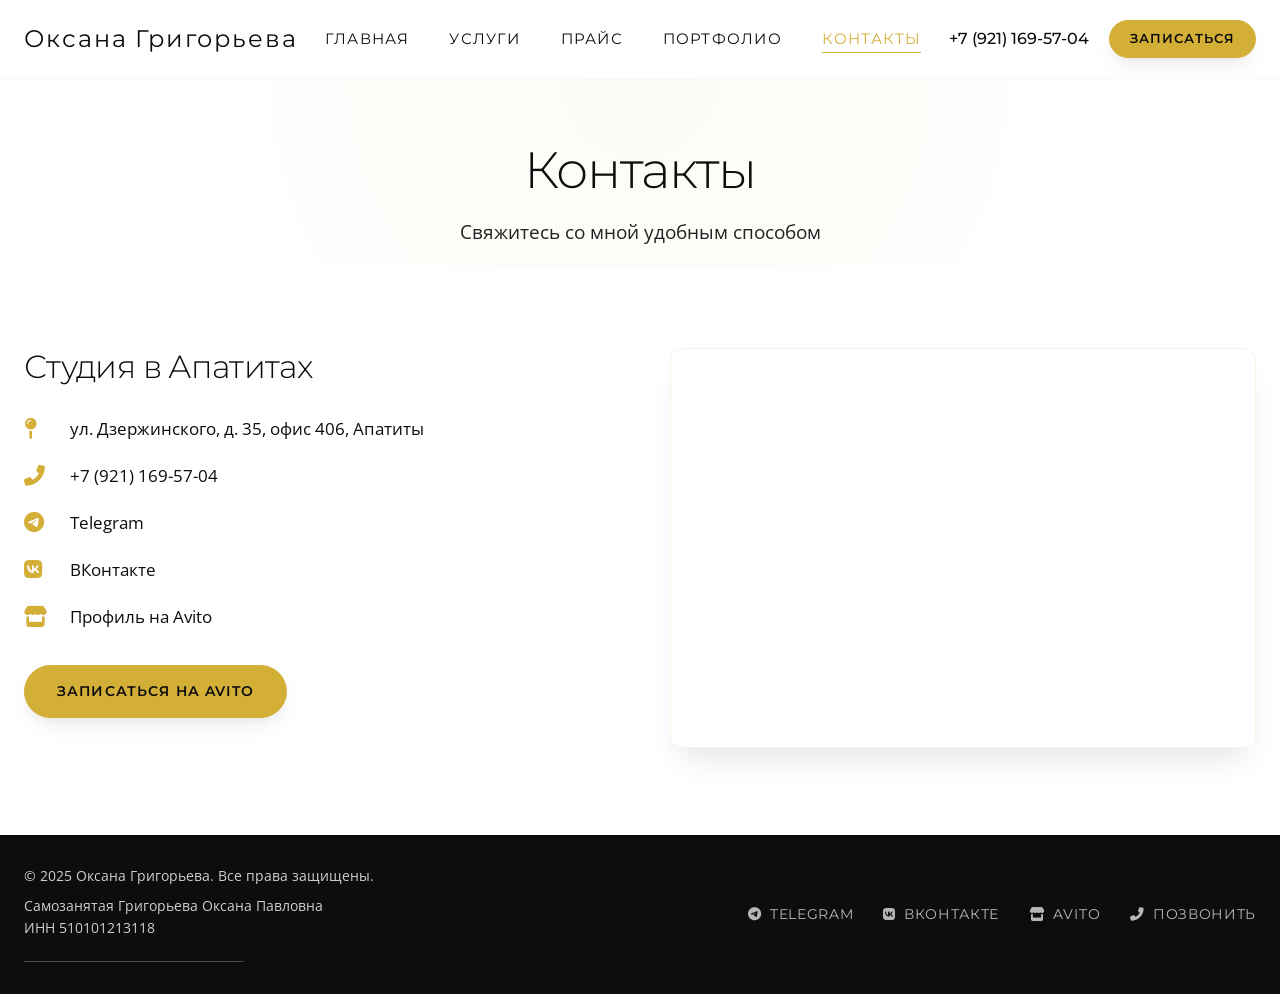
==== commit 64bb69ed: "Финальная версия сайта: все правки, SVG-иконка, карта, контакты" ====
--- a/contacts.html
+++ b/contacts.html
@@ -3,7 +3,6 @@
 <head>
     <meta charset="UTF-8">
     <meta name="viewport" content="width=device-width, initial-scale=1.0">
-    <meta name="color-scheme" content="light">
     <title>Контакты · Оксана Григорьева</title>
     <link rel="preconnect" href="https://fonts.googleapis.com">
     <link rel="preconnect" href="https://fonts.gstatic.com" crossorigin>
@@ -45,35 +44,36 @@
                 <div class="contact-info">
                     <h3>Студия в Апатитах</h3>
                     <address>
-                        <p><i class="fas fa-map-pin"></i> ул. Дзержинского, д. 35, офис 406</p>
+                        <p><i class="fas fa-map-pin"></i> ул. Дзержинского, д. 35, офис 406, Апатиты</p>
                         <p><i class="fas fa-phone-alt"></i> <a href="tel:+79211695704">+7 (921) 169-57-04</a></p>
-                        <p><i class="fab fa-avito"></i> <a href="https://www.avito.ru/apatity/predlozheniya_uslug/naraschivanie_resnits_laminirovanie_resnits_i_brovey_4321385695" target="_blank">Профиль на Avito</a></p>
+                        <p><i class="fab fa-telegram"></i> <a href="https://t.me/grigosha2607" target="_blank">Telegram</a></p>
+                        <p><i class="fab fa-vk"></i> <a href="https://vk.com/grigosha2607" target="_blank">ВКонтакте</a></p>
+                        <p><i class="fas fa-store"></i> <a href="https://www.avito.ru/apatity/predlozheniya_uslug/naraschivanie_resnits_laminirovanie_resnits_i_brovey_4321385695" target="_blank">Профиль на Avito</a></p>
                     </address>
                     <a href="https://www.avito.ru/apatity/predlozheniya_uslug/naraschivanie_resnits_laminirovanie_resnits_i_brovey_4321385695" class="btn btn--gold" target="_blank">Записаться на Avito</a>
                 </div>
                 <div class="contact-map">
-                    <div class="map-placeholder">
-                        <i class="fas fa-map-marked-alt"></i>
-                        <span>Яндекс.Карты (заглушка)</span>
-                    </div>
+                    <iframe src="https://yandex.ru/map-widget/v1/?ll=33.396363%2C67.564368&mode=search&ol=geo&ouri=ymapsbm1%3A%2F%2Fgeo%3Fdata%3DCgoxNzUwMDAwMDAwEgjQoNC%2B0YHRgdC40Y8iCg2a%2FRNCFdN4Qg%3D%3D&z=18" width="100%" height="400" frameborder="0" allowfullscreen="true" style="border-radius: 12px;"></iframe>
                 </div>
             </div>
         </section>
     </main>
 
-<footer class="footer">
-    <div class="container footer__container">
-        <div class="footer__legal">
-            <p>© 2025 Оксана Григорьева. Все права защищены.</p>
-            <p class="footer__inn">Самозанятая Григорьева Оксана Владимировна<br>ИНН 510101213118</p>
-            <p><a href="privacy.html" class="footer__privacy-link">Политика конфиденциальности</a></p>
+    <footer class="footer">
+        <div class="container footer__container">
+            <div class="footer__legal">
+                <p>© 2025 Оксана Григорьева. Все права защищены.</p>
+                <p class="footer__inn">Самозанятая Григорьева Оксана Павловна<br>ИНН 510101213118</p>
+                <p><a href="privacy.html" class="footer__privacy-link">Политика конфиденциальности</a></p>
+            </div>
+            <div class="footer__links">
+                <a href="https://t.me/grigosha2607" target="_blank"><i class="fab fa-telegram"></i> Telegram</a>
+                <a href="https://vk.com/grigosha2607" target="_blank"><i class="fab fa-vk"></i> ВКонтакте</a>
+                <a href="https://www.avito.ru/apatity/predlozheniya_uslug/naraschivanie_resnits_laminirovanie_resnits_i_brovey_4321385695" target="_blank"><i class="fas fa-store"></i> Avito</a>
+                <a href="tel:+79211695704"><i class="fas fa-phone-alt"></i> Позвонить</a>
+            </div>
         </div>
-        <div class="footer__links">
-            <a href="https://www.avito.ru/apatity/predlozheniya_uslug/naraschivanie_resnits_laminirovanie_resnits_i_brovey_4321385695" target="_blank"><i class="fas fa-store"></i> Avito</a>
-            <a href="tel:+79211695704"><i class="fas fa-phone-alt"></i> Позвонить</a>
-        </div>
-    </div>
-</footer>
+    </footer>
 
     <script>
         const toggleBtn = document.querySelector('.mobile-toggle');
--- a/css/style.css
+++ b/css/style.css
@@ -7,13 +7,13 @@
 
 :root {
     --white: #FFFFFF;
-    --black: #0D0D0D;              /* более глубокий чёрный */
-    --gold: #D4AF37;               /* яркое тёплое золото */
-    --gold-light: #E8C84A;          /* светлое золото для градиентов */
-    --beige: #FFF5E6;              /* яркий персиково-бежевый */
-    --beige-dark: #FFEEDB;         /* чуть темнее бежевый */
+    --black: #0D0D0D;
+    --gold: #D4AF37;
+    --gold-light: #E8C84A;
+    --beige: #FFF5E6;
+    --beige-dark: #FFEEDB;
     --gray-light: #F9F9F9;
-    --gray: #4A4A4A;               /* более тёмный серый для читаемости */
+    --gray: #4A4A4A;
     --gray-dark: #222222;
     --font-heading: 'Montserrat', sans-serif;
     --font-body: 'Open Sans', sans-serif;
@@ -30,7 +30,7 @@
     color: var(--black);
     background-color: var(--white);
     line-height: 1.6;
-    font-weight: 300;
+    font-weight: 400;
     -webkit-font-smoothing: antialiased;
 }
 
@@ -49,8 +49,12 @@
 
 a {
     text-decoration: none;
-    color: inherit;
+    color: var(--black);
     transition: var(--transition);
+}
+
+a:hover {
+    color: var(--gold);
 }
 
 img {
@@ -96,7 +100,7 @@
 .btn {
     display: inline-block;
     font-family: var(--font-heading);
-    font-weight: 500;
+    font-weight: 600;
     font-size: 0.9rem;
     letter-spacing: 0.08em;
     text-transform: uppercase;
@@ -112,7 +116,7 @@
 
 .btn--gold {
     background-color: var(--gold);
-    color: var(--white);
+    color: var(--black);
     border-color: var(--gold);
 }
 
@@ -127,6 +131,7 @@
     background-color: transparent;
     color: var(--black);
     border-color: var(--black);
+    font-weight: 500;
 }
 
 .btn--outline:hover {
@@ -169,7 +174,6 @@
     font-weight: 400;
     letter-spacing: 0.08em;
     color: var(--black);
-    transition: var(--transition);
 }
 
 .logo:hover {
@@ -206,11 +210,6 @@
 .header__phone {
     font-family: var(--font-heading);
     font-weight: 500;
-    transition: var(--transition);
-}
-
-.header__phone:hover {
-    color: var(--gold);
 }
 
 .mobile-toggle {
@@ -220,17 +219,12 @@
     font-size: 1.8rem;
     color: var(--black);
     cursor: pointer;
-    transition: var(--transition);
-}
-
-.mobile-toggle:hover {
-    color: var(--gold);
 }
 
 /* ===== HERO ===== */
 .hero {
     padding: 40px 0 80px;
-    background: radial-gradient(circle at 80% 20%, rgba(201,169,110,0.03) 0%, transparent 50%);
+    background: radial-gradient(circle at 80% 20%, rgba(212,175,55,0.05) 0%, transparent 50%);
 }
 
 .hero__container {
@@ -252,32 +246,31 @@
 
 .hero__subtitle {
     font-size: 1.2rem;
-    color: var(--gray);
+    color: var(--gray-dark);
     margin-bottom: 40px;
 }
 
 .hero__image {
     flex: 1;
-}
-
-.hero-placeholder {
-    background: linear-gradient(145deg, var(--beige), var(--white));
-    height: 500px;
-    display: flex;
-    flex-direction: column;
-    align-items: center;
+    display: flex;
     justify-content: center;
-    border-radius: var(--border-radius);
-    color: var(--gray);
-    font-family: var(--font-heading);
-    box-shadow: var(--shadow-lg);
-    border: 1px solid rgba(201,169,110,0.1);
-}
-
-.hero-placeholder i {
-    font-size: 4rem;
-    margin-bottom: 16px;
-    color: var(--gold);
+    align-items: center;
+}
+
+/* Чистая SVG-иконка без фона и обёртки */
+.hero-icon {
+    width: 100%;
+    max-width: 450px;
+    height: auto;
+    display: block;
+    margin: 0 auto;
+    filter: drop-shadow(0 8px 16px rgba(0,0,0,0.05));
+    transition: var(--transition);
+}
+
+.hero-icon:hover {
+    transform: scale(1.02);
+    filter: drop-shadow(0 12px 20px rgba(212,175,55,0.15));
 }
 
 /* ===== FEATURES ===== */
@@ -294,7 +287,7 @@
     border-radius: var(--border-radius);
     box-shadow: var(--shadow-sm);
     transition: var(--transition);
-    border: 1px solid rgba(0,0,0,0.02);
+    border: 1px solid rgba(212,175,55,0.1);
 }
 
 .feature-card:hover {
@@ -335,7 +328,7 @@
     box-shadow: var(--shadow-sm);
     text-align: center;
     transition: var(--transition);
-    border: 1px solid rgba(0,0,0,0.02);
+    border: 1px solid rgba(212,175,55,0.1);
 }
 
 .service-preview:hover {
@@ -381,7 +374,7 @@
     transform: translateX(6px);
 }
 
-/* ===== PORTFOLIO PREVIEW ===== */
+/* ===== PORTFOLIO PREVIEW & GALLERY ===== */
 .portfolio-preview__grid {
     display: grid;
     grid-template-columns: repeat(4, 1fr);
@@ -389,7 +382,14 @@
     margin-bottom: 20px;
 }
 
-.portfolio-item {
+.gallery-grid {
+    display: grid;
+    grid-template-columns: repeat(3, 1fr);
+    gap: 24px;
+}
+
+.portfolio-item,
+.gallery-item {
     aspect-ratio: 1 / 1;
     overflow: hidden;
     border-radius: var(--border-radius-sm);
@@ -397,6 +397,28 @@
     transition: var(--transition);
 }
 
+.portfolio-item img,
+.gallery-item img {
+    width: 100%;
+    height: 100%;
+    object-fit: cover;
+    display: block;
+    border-radius: inherit;
+    transition: var(--transition);
+}
+
+.portfolio-item:hover,
+.gallery-item:hover {
+    transform: scale(1.03);
+    box-shadow: var(--shadow-md);
+}
+
+.portfolio-item:hover img,
+.gallery-item:hover img {
+    transform: scale(1.05);
+}
+
+/* Заглушка (если фото не загрузится) */
 .image-placeholder {
     width: 100%;
     height: 100%;
@@ -409,18 +431,8 @@
     text-transform: uppercase;
     font-size: 0.9rem;
     letter-spacing: 0.1em;
-    transition: var(--transition);
-    border: 1px solid rgba(201,169,110,0.1);
-}
-
-.portfolio-item:hover {
-    transform: scale(1.03);
-    box-shadow: var(--shadow-md);
-}
-
-.portfolio-item:hover .image-placeholder {
-    background: linear-gradient(145deg, var(--gold-light), var(--gold));
-    color: var(--white);
+    border-radius: inherit;
+    border: 1px solid rgba(212,175,55,0.1);
 }
 
 /* ===== CONTACT CTA ===== */
@@ -449,23 +461,13 @@
     font-size: 1.2rem;
 }
 
-.map-placeholder {
-    background: var(--white);
-    height: 350px;
+.contact-cta__map iframe,
+.contact-map iframe {
     border-radius: var(--border-radius);
-    display: flex;
-    flex-direction: column;
-    align-items: center;
-    justify-content: center;
     box-shadow: var(--shadow-md);
-    color: var(--gray);
-    border: 1px solid rgba(201,169,110,0.1);
-}
-
-.map-placeholder i {
-    font-size: 3.5rem;
-    margin-bottom: 16px;
-    color: var(--gold);
+    border: 1px solid rgba(212,175,55,0.15);
+    width: 100%;
+    height: 400px;
 }
 
 /* ===== FOOTER ===== */
@@ -482,6 +484,27 @@
     align-items: center;
 }
 
+.footer__legal {
+    font-size: 0.85rem;
+    opacity: 0.8;
+}
+
+.footer__inn {
+    margin: 8px 0 4px;
+}
+
+.footer__privacy-link {
+    text-decoration: underline;
+    text-underline-offset: 3px;
+    text-decoration-thickness: 1px;
+    text-decoration-color: rgba(255,255,255,0.3);
+}
+
+.footer__privacy-link:hover {
+    text-decoration-color: var(--gold);
+    opacity: 1;
+}
+
 .footer__links {
     display: flex;
     gap: 30px;
@@ -490,7 +513,6 @@
 .footer__links a {
     color: var(--white);
     opacity: 0.7;
-    transition: var(--transition);
     display: flex;
     align-items: center;
     gap: 8px;
@@ -509,7 +531,7 @@
 .page-header {
     padding: 60px 0 20px;
     text-align: center;
-    background: radial-gradient(circle at 50% 0%, rgba(201,169,110,0.05) 0%, transparent 70%);
+    background: radial-gradient(circle at 50% 0%, rgba(212,175,55,0.05) 0%, transparent 70%);
 }
 
 .page-title {
@@ -520,7 +542,7 @@
 
 .page-subtitle {
     font-size: 1.2rem;
-    color: var(--gray);
+    color: var(--gray-dark);
 }
 
 /* ===== SERVICES DETAIL ===== */
@@ -532,7 +554,7 @@
     border-radius: var(--border-radius);
     box-shadow: var(--shadow-sm);
     transition: var(--transition);
-    border: 1px solid rgba(0,0,0,0.02);
+    border: 1px solid rgba(212,175,55,0.1);
 }
 
 .service-block:hover {
@@ -553,11 +575,6 @@
 .service-block p {
     margin-bottom: 20px;
     color: var(--gray-dark);
-}
-
-.service-block ul {
-    list-style: none;
-    padding-left: 0;
 }
 
 .service-block li {
@@ -585,7 +602,7 @@
     border-radius: var(--border-radius);
     overflow: hidden;
     box-shadow: var(--shadow-md);
-    border: 1px solid rgba(201,169,110,0.1);
+    border: 1px solid rgba(212,175,55,0.1);
 }
 
 .price-table__content th,
@@ -615,41 +632,8 @@
     color: var(--gold);
 }
 
-.price-table__content tbody tr {
-    transition: var(--transition);
-}
-
 .price-table__content tbody tr:hover {
-    background-color: rgba(201,169,110,0.03);
-}
-
-/* ===== PORTFOLIO GALLERY ===== */
-.gallery-grid {
-    display: grid;
-    grid-template-columns: repeat(3, 1fr);
-    gap: 24px;
-}
-
-.gallery-item {
-    aspect-ratio: 1 / 1;
-    border-radius: var(--border-radius-sm);
-    overflow: hidden;
-    box-shadow: var(--shadow-sm);
-    transition: var(--transition);
-}
-
-.gallery-item .image-placeholder {
-    background: linear-gradient(145deg, var(--beige), var(--white));
-}
-
-.gallery-item:hover {
-    transform: scale(1.02);
-    box-shadow: var(--shadow-md);
-}
-
-.gallery-item:hover .image-placeholder {
-    background: linear-gradient(145deg, var(--gold-light), var(--gold));
-    color: var(--white);
+    background-color: rgba(212,175,55,0.03);
 }
 
 /* ===== CONTACTS PAGE ===== */
@@ -684,44 +668,62 @@
     font-size: 1.3rem;
 }
 
-/* ===== AVITO ICON FALLBACK (Font Awesome не имеет официальной иконки Avito) ===== */
-.fa-avito:before {
-    content: "\f1ea"; /* используем fa-shop или другую подходящую */
-    font-family: "Font Awesome 6 Free";
-    font-weight: 900;
-}
-
-/* Для единообразия можно использовать fa-store */
-.fab.fa-avito {
-    font-family: "Font Awesome 6 Brands";
-}
-/* Замена на кастомную иконку через псевдоэлемент не требуется, 
-   т.к. мы используем fa-store (иконка магазина) которая хорошо ассоциируется с Avito.
-   В коде выше я заменил на fa-store. Если нужна именно надпись Avito, можно оставить текст. */
+/* ===== PRIVACY PAGE ===== */
+.privacy-text {
+    background: var(--white);
+    padding: 40px;
+    border-radius: var(--border-radius);
+    box-shadow: var(--shadow-sm);
+    border: 1px solid rgba(212,175,55,0.1);
+}
+
+.privacy-text h3 {
+    margin-top: 30px;
+    margin-bottom: 15px;
+    font-weight: 500;
+    color: var(--gold);
+}
+
+.privacy-text h3:first-of-type {
+    margin-top: 0;
+}
+
+.privacy-text ul {
+    list-style: disc;
+    padding-left: 20px;
+    margin-bottom: 20px;
+}
+
+.privacy-text li {
+    margin-bottom: 8px;
+}
+
+.privacy-text p {
+    margin-bottom: 15px;
+    color: var(--gray-dark);
+}
+
+.privacy-text a {
+    color: var(--gold);
+    text-decoration: underline;
+    text-underline-offset: 3px;
+}
+
+.privacy-text a:hover {
+    color: var(--black);
+}
 
 /* ===== ADAPTIVE ===== */
 @media (max-width: 1024px) {
-    .hero__title {
-        font-size: 2.8rem;
-    }
-    .features__grid {
-        grid-template-columns: repeat(2, 1fr);
-    }
-    .portfolio-preview__grid {
-        grid-template-columns: repeat(2, 1fr);
-    }
-    .gallery-grid {
-        grid-template-columns: repeat(2, 1fr);
-    }
-    .services-preview__grid {
-        grid-template-columns: repeat(2, 1fr);
-    }
+    .hero__title { font-size: 2.8rem; }
+    .features__grid { grid-template-columns: repeat(2, 1fr); }
+    .portfolio-preview__grid { grid-template-columns: repeat(2, 1fr); }
+    .gallery-grid { grid-template-columns: repeat(2, 1fr); }
+    .services-preview__grid { grid-template-columns: repeat(2, 1fr); }
 }
 
 @media (max-width: 768px) {
-    .header__container {
-        flex-wrap: wrap;
-    }
+    .header__container { flex-wrap: wrap; }
     .nav {
         display: none;
         width: 100%;
@@ -732,323 +734,30 @@
         border-radius: var(--border-radius-sm);
         box-shadow: var(--shadow-sm);
     }
-    .nav.active {
-        display: block;
-    }
-    .nav__list {
-        flex-direction: column;
-        gap: 15px;
-        text-align: center;
-    }
-    .header__contact {
-        display: none;
-    }
-    .mobile-toggle {
-        display: block;
-    }
-    .hero__container {
-        flex-direction: column;
-        text-align: center;
-    }
-    .hero-placeholder {
-        height: 350px;
-    }
-    .section-title {
-        font-size: 2rem;
-    }
+    .nav.active { display: block; }
+    .nav__list { flex-direction: column; gap: 15px; text-align: center; }
+    .header__contact { display: none; }
+    .mobile-toggle { display: block; }
+    .hero__container { flex-direction: column; text-align: center; }
+    .hero-icon { max-width: 320px; }
+    .section-title { font-size: 2rem; }
     .features__grid,
     .services-preview__grid,
     .portfolio-preview__grid,
     .contact-cta__container,
-    .contacts__grid {
-        grid-template-columns: 1fr;
-        gap: 30px;
-    }
-    .footer__container {
-        flex-direction: column;
-        gap: 20px;
-        text-align: center;
-    }
-    .page-title {
-        font-size: 2.5rem;
-    }
-    .service-block {
-        padding: 30px;
-    }
+    .contacts__grid { grid-template-columns: 1fr; gap: 30px; }
+    .footer__container { flex-direction: column; gap: 20px; text-align: center; }
+    .footer__links { flex-wrap: wrap; justify-content: center; }
+    .page-title { font-size: 2.5rem; }
+    .service-block { padding: 30px; }
     .price-table__content th,
-    .price-table__content td {
-        padding: 14px 18px;
-    }
+    .price-table__content td { padding: 14px 18px; }
 }
 
 @media (max-width: 480px) {
-    .container {
-        padding: 0 16px;
-    }
-    .hero__title {
-        font-size: 2.2rem;
-    }
-    .btn--large {
-        padding: 14px 30px;
-    }
-    .gallery-grid {
-        grid-template-columns: 1fr;
-    }
-}
-/* Дополнительные стили для футера */
-.footer__legal {
-    font-size: 0.85rem;
-    opacity: 0.8;
-}
-
-.footer__inn {
-    margin: 8px 0 4px;
-}
-
-.footer__privacy-link {
-    text-decoration: underline;
-    text-underline-offset: 3px;
-    text-decoration-thickness: 1px;
-    text-decoration-color: rgba(255,255,255,0.3);
-    transition: var(--transition);
-}
-
-.footer__privacy-link:hover {
-    text-decoration-color: var(--gold);
-    opacity: 1;
-}
-
-/* Стили для страницы политики конфиденциальности */
-.privacy-text {
-    background: var(--white);
-    padding: 40px;
-    border-radius: var(--border-radius);
-    box-shadow: var(--shadow-sm);
-    border: 1px solid rgba(201,169,110,0.1);
-}
-
-.privacy-text h3 {
-    margin-top: 30px;
-    margin-bottom: 15px;
-    font-weight: 500;
-    color: var(--gold);
-}
-
-.privacy-text h3:first-of-type {
-    margin-top: 0;
-}
-
-.privacy-text ul {
-    list-style: disc;
-    padding-left: 20px;
-    margin-bottom: 20px;
-}
-
-.privacy-text li {
-    margin-bottom: 8px;
-}
-
-.privacy-text p {
-    margin-bottom: 15px;
-    color: var(--gray-dark);
-}
-
-.privacy-text a {
-    color: var(--gold);
-    text-decoration: underline;
-    text-underline-offset: 3px;
-}
-
-.privacy-text a:hover {
-    color: var(--black);
-}
-
-@media (max-width: 768px) {
-    .privacy-text {
-        padding: 25px;
-    }
-}
-/* ===== СТИЛИ ДЛЯ ИЗОБРАЖЕНИЙ ===== */
-
-/* Главное фото в hero */
-.hero-img {
-    width: 100%;
-    height: 100%;
-    object-fit: cover;
-    border-radius: var(--border-radius);
-    box-shadow: var(--shadow-lg);
-    border: 1px solid rgba(201,169,110,0.1);
-    display: block;
-}
-
-/* Общие стили для изображений в портфолио и галерее */
-.portfolio-item img,
-.gallery-item img {
-    width: 100%;
-    height: 100%;
-    object-fit: cover;  /* обрезает фото, заполняя квадрат */
-    display: block;
-    border-radius: inherit;
-    transition: var(--transition);
-}
-
-/* Эффект при наведении */
-.portfolio-item:hover img,
-.gallery-item:hover img {
-    transform: scale(1.05);
-}
-
-/* Заглушка на случай, если фото не загрузится (оставлена как fallback) */
-.portfolio-item .image-placeholder,
-.gallery-item .image-placeholder {
-    width: 100%;
-    height: 100%;
-    background: linear-gradient(145deg, var(--beige), var(--white));
-    display: flex;
-    align-items: center;
-    justify-content: center;
-    font-family: var(--font-heading);
-    color: var(--gray-dark);
-    text-transform: uppercase;
-    font-size: 0.9rem;
-    letter-spacing: 0.1em;
-    border-radius: inherit;
-}
-
-/* ===== ДОПОЛНИТЕЛЬНЫЕ СТИЛИ ДЛЯ ФУТЕРА ===== */
-.footer__legal {
-    font-size: 0.85rem;
-    opacity: 0.8;
-}
-
-.footer__inn {
-    margin: 8px 0 4px;
-}
-
-.footer__privacy-link {
-    text-decoration: underline;
-    text-underline-offset: 3px;
-    text-decoration-thickness: 1px;
-    text-decoration-color: rgba(255,255,255,0.3);
-    transition: var(--transition);
-}
-
-.footer__privacy-link:hover {
-    text-decoration-color: var(--gold);
-    opacity: 1;
-}
-
-/* ===== СТРАНИЦА ПОЛИТИКИ КОНФИДЕНЦИАЛЬНОСТИ ===== */
-.privacy-text {
-    background: var(--white);
-    padding: 40px;
-    border-radius: var(--border-radius);
-    box-shadow: var(--shadow-sm);
-    border: 1px solid rgba(201,169,110,0.1);
-}
-
-.privacy-text h3 {
-    margin-top: 30px;
-    margin-bottom: 15px;
-    font-weight: 500;
-    color: var(--gold);
-}
-
-.privacy-text h3:first-of-type {
-    margin-top: 0;
-}
-
-.privacy-text ul {
-    list-style: disc;
-    padding-left: 20px;
-    margin-bottom: 20px;
-}
-
-.privacy-text li {
-    margin-bottom: 8px;
-}
-
-.privacy-text p {
-    margin-bottom: 15px;
-    color: var(--gray-dark);
-}
-
-.privacy-text a {
-    color: var(--gold);
-    text-decoration: underline;
-    text-underline-offset: 3px;
-}
-
-.privacy-text a:hover {
-    color: var(--black);
-}
-
-@media (max-width: 768px) {
-    .privacy-text {
-        padding: 25px;
-    }
-}
-/* Усиление контраста кнопок */
-.btn--gold {
-    background-color: var(--gold);
-    color: var(--black);            /* чёрный текст на золоте — читаемее */
-    border-color: var(--gold);
-    font-weight: 600;
-}
-
-.btn--gold:hover {
-    background-color: transparent;
-    color: var(--gold);
-    border-color: var(--gold);
-}
-
-.btn--outline {
-    border-color: var(--black);
-    color: var(--black);
-    font-weight: 500;
-}
-
-.btn--outline:hover {
-    background-color: var(--black);
-    color: var(--white);
-}
-
-/* Ссылки */
-a {
-    color: var(--black);
-}
-
-a:hover {
-    color: var(--gold);
-}
-
-/* Заголовки и текст */
-body {
-    color: var(--black);
-    font-weight: 400;               /* немного жирнее для читаемости */
-}
-
-.hero__subtitle, .page-subtitle {
-    color: var(--gray-dark);
-}
-
-.feature-card p, .service-preview p {
-    color: var(--gray);
-}
-
-/* Усиление теней для карточек */
-.feature-card, .service-preview, .service-block {
-    box-shadow: var(--shadow-sm);
-    border: 1px solid rgba(212, 175, 55, 0.1); /* тонкая золотая рамка */
-}
-
-.feature-card:hover, .service-preview:hover, .service-block:hover {
-    box-shadow: var(--shadow-md);
-    border-color: var(--gold-light);
-}
-
-/* Улучшение читаемости placeholder-текста в полях ввода (если появятся) */
-input::placeholder, textarea::placeholder {
-    color: #888;
-    opacity: 1;
+    .container { padding: 0 16px; }
+    .hero__title { font-size: 2.2rem; }
+    .btn--large { padding: 14px 30px; }
+    .gallery-grid { grid-template-columns: 1fr; }
+    .privacy-text { padding: 25px; }
 }
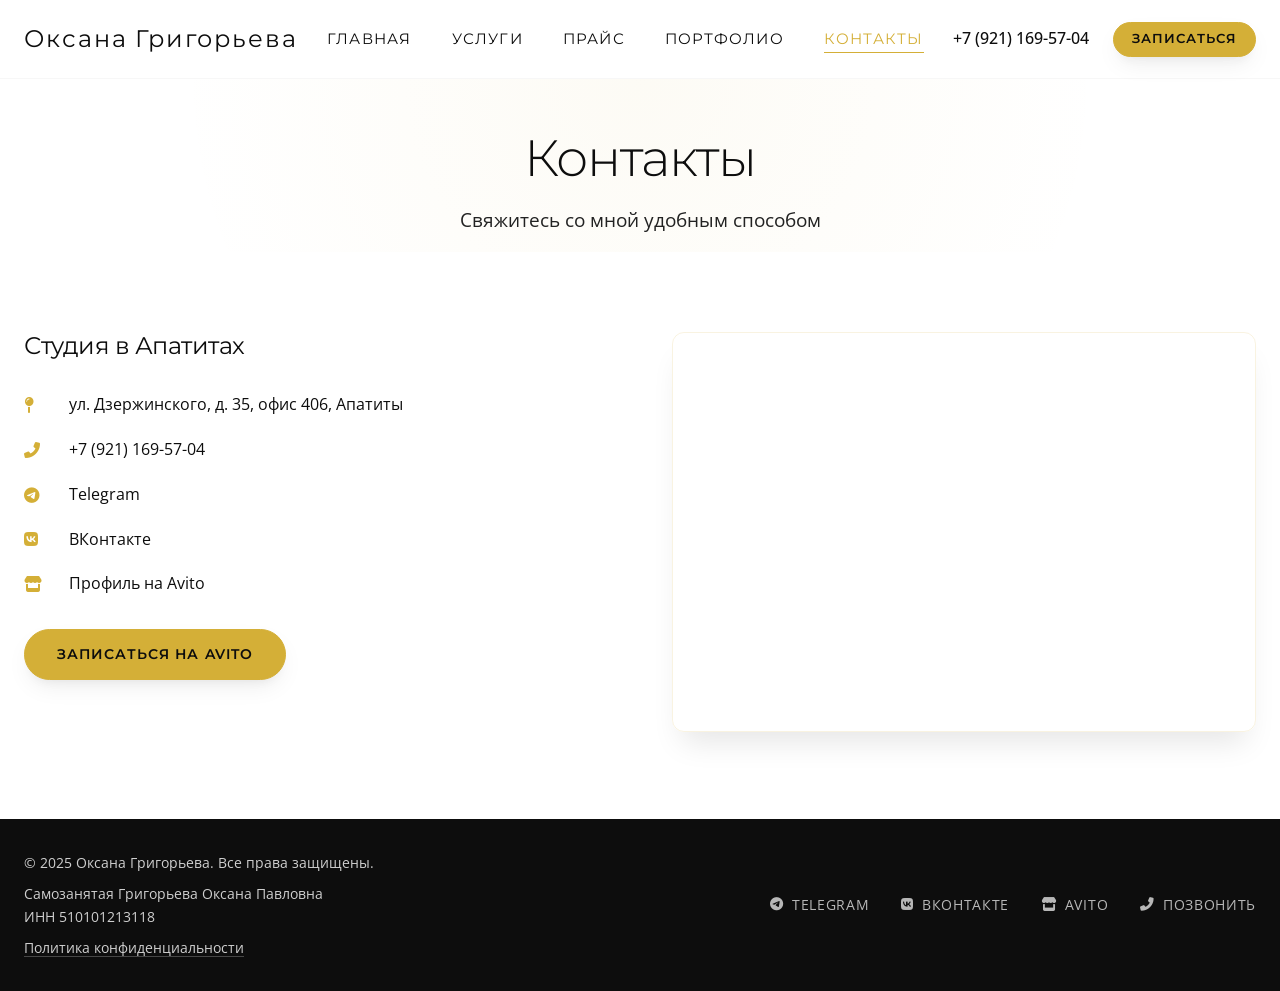
==== commit bc68cdff: "улучшения кода и js" ====
--- a/contacts.html
+++ b/contacts.html
@@ -1,88 +1,99 @@
 <!DOCTYPE html>
 <html lang="ru">
 <head>
-    <meta charset="UTF-8">
-    <meta name="viewport" content="width=device-width, initial-scale=1.0">
-    <title>Контакты · Оксана Григорьева</title>
-    <link rel="preconnect" href="https://fonts.googleapis.com">
-    <link rel="preconnect" href="https://fonts.gstatic.com" crossorigin>
-    <link href="https://fonts.googleapis.com/css2?family=Montserrat:wght@300;400;500;600&family=Open+Sans:wght@300;400;600&display=swap" rel="stylesheet">
-    <link rel="stylesheet" href="https://cdnjs.cloudflare.com/ajax/libs/font-awesome/6.0.0-beta3/css/all.min.css">
-    <link rel="stylesheet" href="css/style.css">
+  <meta charset="UTF-8">
+  <meta name="viewport" content="width=device-width, initial-scale=1.0">
+  <title>Контакты · Оксана Григорьева</title>
+  <link rel="preconnect" href="https://fonts.googleapis.com">
+  <link rel="preconnect" href="https://fonts.gstatic.com" crossorigin>
+  <link href="https://fonts.googleapis.com/css2?family=Montserrat:wght@300;400;500;600&family=Open+Sans:wght@300;400;600&display=swap" rel="stylesheet">
+  <link rel="stylesheet" href="https://cdnjs.cloudflare.com/ajax/libs/font-awesome/6.0.0-beta3/css/all.min.css">
+  <link rel="stylesheet" href="css/style.css">
 </head>
 <body>
-    <header class="header">
-        <div class="container header__container">
-            <a href="index.html" class="logo">Оксана Григорьева</a>
-            <nav class="nav">
-                <ul class="nav__list">
-                    <li><a href="index.html" class="nav__link">Главная</a></li>
-                    <li><a href="services.html" class="nav__link">Услуги</a></li>
-                    <li><a href="price.html" class="nav__link">Прайс</a></li>
-                    <li><a href="portfolio.html" class="nav__link">Портфолио</a></li>
-                    <li><a href="contacts.html" class="nav__link active">Контакты</a></li>
-                </ul>
-            </nav>
-            <div class="header__contact">
-                <a href="tel:+79211695704" class="header__phone">+7 (921) 169-57-04</a>
-                <a href="https://www.avito.ru/apatity/predlozheniya_uslug/naraschivanie_resnits_laminirovanie_resnits_i_brovey_4321385695" class="btn btn--gold btn--small" target="_blank">Записаться</a>
-            </div>
-            <button class="mobile-toggle" aria-label="Меню"><i class="fas fa-bars"></i></button>
+  <header class="header">
+    <div class="container header__container">
+      <a href="index.html" class="logo" aria-label="На главную">Оксана Григорьева</a>
+      <nav class="nav" aria-label="Основное меню">
+        <ul class="nav__list">
+          <li><a href="index.html" class="nav__link">Главная</a></li>
+          <li><a href="services.html" class="nav__link">Услуги</a></li>
+          <li><a href="price.html" class="nav__link">Прайс</a></li>
+          <li><a href="portfolio.html" class="nav__link">Портфолио</a></li>
+          <li><a href="contacts.html" class="nav__link active" aria-current="page">Контакты</a></li>
+        </ul>
+      </nav>
+      <div class="header__contact">
+        <a href="tel:+79211695704" class="header__phone">+7 (921) 169-57-04</a>
+        <a href="https://www.avito.ru/apatity/predlozheniya_uslug/naraschivanie_resnits_laminirovanie_resnits_i_brovey_4321385695"
+           class="btn btn--gold btn--small" target="_blank" rel="noopener">Записаться</a>
+      </div>
+      <button class="mobile-toggle" aria-label="Открыть меню" aria-expanded="false">
+        <i class="fas fa-bars"></i>
+      </button>
+    </div>
+  </header>
+
+  <main>
+    <section class="page-header section" aria-labelledby="page-title">
+      <div class="container">
+        <h1 id="page-title" class="page-title">Контакты</h1>
+        <p class="page-subtitle">Свяжитесь со мной удобным способом</p>
+      </div>
+    </section>
+
+    <section class="contacts section">
+      <div class="container contacts__grid">
+        <div class="contact-info">
+          <h2>Студия в Апатитах</h2>
+          <address>
+            <p><i class="fas fa-map-pin"></i> ул. Дзержинского, д. 35, офис 406, Апатиты</p>
+            <p><i class="fas fa-phone-alt"></i> <a href="tel:+79211695704">+7 (921) 169-57-04</a></p>
+            <p><i class="fab fa-telegram"></i> <a href="https://t.me/grigosha2607" target="_blank" rel="noopener">Telegram</a></p>
+            <p><i class="fab fa-vk"></i> <a href="https://vk.com/grigosha2607" target="_blank" rel="noopener">ВКонтакте</a></p>
+            <p><i class="fas fa-store"></i> <a href="https://www.avito.ru/apatity/predlozheniya_uslug/naraschivanie_resnits_laminirovanie_resnits_i_brovey_4321385695" target="_blank" rel="noopener">Профиль на Avito</a></p>
+          </address>
+          <a href="https://www.avito.ru/apatity/predlozheniya_uslug/naraschivanie_resnits_laminirovanie_resnits_i_brovey_4321385695"
+             class="btn btn--gold" target="_blank" rel="noopener">Записаться на Avito</a>
         </div>
-    </header>
+        <div class="contact-map">
+          <iframe src="https://yandex.ru/map-widget/v1/?ll=33.396363%2C67.564368&mode=search&ol=geo&ouri=ymapsbm1%3A%2F%2Fgeo%3Fdata%3DCgoxNzUwMDAwMDAwEgjQoNC%2B0YHRgdC40Y8iCg2a%2FRNCFdN4Qg%3D%3D&z=18"
+                  width="100%" height="400" allowfullscreen
+                  title="Карта с адресом студии" style="border-radius: 12px;"></iframe>
+        </div>
+      </div>
+    </section>
+  </main>
 
-    <main>
-        <section class="page-header section">
-            <div class="container">
-                <h1 class="page-title">Контакты</h1>
-                <p class="page-subtitle">Свяжитесь со мной удобным способом</p>
-            </div>
-        </section>
+  <footer class="footer">
+    <div class="container footer__container">
+      <div class="footer__legal">
+        <p>© 2025 Оксана Григорьева. Все права защищены.</p>
+        <p class="footer__inn">Самозанятая Григорьева Оксана Павловна<br>ИНН 510101213118</p>
+        <p><a href="privacy.html" class="footer__privacy-link">Политика конфиденциальности</a></p>
+      </div>
+      <div class="footer__links">
+        <a href="https://t.me/grigosha2607" target="_blank" rel="noopener"><i class="fab fa-telegram"></i> Telegram</a>
+        <a href="https://vk.com/grigosha2607" target="_blank" rel="noopener"><i class="fab fa-vk"></i> ВКонтакте</a>
+        <a href="https://www.avito.ru/apatity/predlozheniya_uslug/naraschivanie_resnits_laminirovanie_resnits_i_brovey_4321385695" target="_blank" rel="noopener"><i class="fas fa-store"></i> Avito</a>
+        <a href="tel:+79211695704"><i class="fas fa-phone-alt"></i> Позвонить</a>
+      </div>
+    </div>
+  </footer>
 
-        <section class="contacts section">
-            <div class="container contacts__grid">
-                <div class="contact-info">
-                    <h3>Студия в Апатитах</h3>
-                    <address>
-                        <p><i class="fas fa-map-pin"></i> ул. Дзержинского, д. 35, офис 406, Апатиты</p>
-                        <p><i class="fas fa-phone-alt"></i> <a href="tel:+79211695704">+7 (921) 169-57-04</a></p>
-                        <p><i class="fab fa-telegram"></i> <a href="https://t.me/grigosha2607" target="_blank">Telegram</a></p>
-                        <p><i class="fab fa-vk"></i> <a href="https://vk.com/grigosha2607" target="_blank">ВКонтакте</a></p>
-                        <p><i class="fas fa-store"></i> <a href="https://www.avito.ru/apatity/predlozheniya_uslug/naraschivanie_resnits_laminirovanie_resnits_i_brovey_4321385695" target="_blank">Профиль на Avito</a></p>
-                    </address>
-                    <a href="https://www.avito.ru/apatity/predlozheniya_uslug/naraschivanie_resnits_laminirovanie_resnits_i_brovey_4321385695" class="btn btn--gold" target="_blank">Записаться на Avito</a>
-                </div>
-                <div class="contact-map">
-                    <iframe src="https://yandex.ru/map-widget/v1/?ll=33.396363%2C67.564368&mode=search&ol=geo&ouri=ymapsbm1%3A%2F%2Fgeo%3Fdata%3DCgoxNzUwMDAwMDAwEgjQoNC%2B0YHRgdC40Y8iCg2a%2FRNCFdN4Qg%3D%3D&z=18" width="100%" height="400" frameborder="0" allowfullscreen="true" style="border-radius: 12px;"></iframe>
-                </div>
-            </div>
-        </section>
-    </main>
-
-    <footer class="footer">
-        <div class="container footer__container">
-            <div class="footer__legal">
-                <p>© 2025 Оксана Григорьева. Все права защищены.</p>
-                <p class="footer__inn">Самозанятая Григорьева Оксана Павловна<br>ИНН 510101213118</p>
-                <p><a href="privacy.html" class="footer__privacy-link">Политика конфиденциальности</a></p>
-            </div>
-            <div class="footer__links">
-                <a href="https://t.me/grigosha2607" target="_blank"><i class="fab fa-telegram"></i> Telegram</a>
-                <a href="https://vk.com/grigosha2607" target="_blank"><i class="fab fa-vk"></i> ВКонтакте</a>
-                <a href="https://www.avito.ru/apatity/predlozheniya_uslug/naraschivanie_resnits_laminirovanie_resnits_i_brovey_4321385695" target="_blank"><i class="fas fa-store"></i> Avito</a>
-                <a href="tel:+79211695704"><i class="fas fa-phone-alt"></i> Позвонить</a>
-            </div>
-        </div>
-    </footer>
-
-    <script>
-        const toggleBtn = document.querySelector('.mobile-toggle');
-        const nav = document.querySelector('.nav');
-        if (toggleBtn) {
-            toggleBtn.addEventListener('click', () => {
-                nav.classList.toggle('active');
-            });
-        }
-    </script>
+  <script>
+    (function() {
+      const toggle = document.querySelector('.mobile-toggle');
+      const nav = document.querySelector('.nav');
+      if (toggle && nav) {
+        toggle.addEventListener('click', function() {
+          const expanded = this.getAttribute('aria-expanded') === 'true' ? false : true;
+          this.setAttribute('aria-expanded', expanded);
+          nav.classList.toggle('active');
+        });
+      }
+    })();
+  </script>
+  <script src="js/main.js"></script>
 </body>
 </html>
--- a/css/style.css
+++ b/css/style.css
@@ -1,763 +1,612 @@
-/* ===== RESET & BASE ===== */
+/* ===== RESET & ПЕРЕМЕННЫЕ ===== */
 * {
-    margin: 0;
-    padding: 0;
-    box-sizing: border-box;
+  margin: 0;
+  padding: 0;
+  box-sizing: border-box;
 }
 
 :root {
-    --white: #FFFFFF;
-    --black: #0D0D0D;
-    --gold: #D4AF37;
-    --gold-light: #E8C84A;
-    --beige: #FFF5E6;
-    --beige-dark: #FFEEDB;
-    --gray-light: #F9F9F9;
-    --gray: #4A4A4A;
-    --gray-dark: #222222;
-    --font-heading: 'Montserrat', sans-serif;
-    --font-body: 'Open Sans', sans-serif;
-    --transition: all 0.35s cubic-bezier(0.25, 0.46, 0.45, 0.94);
-    --shadow-sm: 0 10px 25px -5px rgba(0,0,0,0.08), 0 8px 10px -6px rgba(0,0,0,0.05);
-    --shadow-md: 0 20px 30px -10px rgba(0,0,0,0.1);
-    --shadow-lg: 0 30px 40px -15px rgba(0,0,0,0.12);
-    --border-radius: 24px;
-    --border-radius-sm: 16px;
-}
-
+  --white: #FFFFFF;
+  --black: #0D0D0D;
+  --gold: #D4AF37;
+  --gold-light: #E8C84A;
+  --beige: #FFF5E6;
+  --beige-dark: #FFEEDB;
+  --gray-light: #F9F9F9;
+  --gray: #4A4A4A;
+  --gray-dark: #222222;
+
+  --font-heading: 'Montserrat', sans-serif;
+  --font-body: 'Open Sans', sans-serif;
+
+  --transition: all 0.35s cubic-bezier(0.25, 0.46, 0.45, 0.94);
+  --shadow-sm: 0 10px 25px -5px rgba(0,0,0,0.08), 0 8px 10px -6px rgba(0,0,0,0.05);
+  --shadow-md: 0 20px 30px -10px rgba(0,0,0,0.1);
+  --shadow-lg: 0 30px 40px -15px rgba(0,0,0,0.12);
+
+  --border-radius: 24px;
+  --border-radius-sm: 16px;
+
+  --container-width: 1280px;
+  --container-padding: 24px;
+}
+
+/* ===== БАЗОВЫЕ СТИЛИ ===== */
 body {
-    font-family: var(--font-body);
-    color: var(--black);
-    background-color: var(--white);
-    line-height: 1.6;
-    font-weight: 400;
-    -webkit-font-smoothing: antialiased;
+  font-family: var(--font-body);
+  color: var(--black);
+  background-color: var(--white);
+  line-height: 1.6;
+  font-weight: 400;
+  -webkit-font-smoothing: antialiased;
 }
 
 .container {
-    max-width: 1280px;
-    margin: 0 auto;
-    padding: 0 24px;
+  max-width: var(--container-width);
+  margin-inline: auto;
+  padding-inline: var(--container-padding);
 }
 
 h1, h2, h3, h4, h5, h6 {
-    font-family: var(--font-heading);
-    font-weight: 400;
-    letter-spacing: -0.02em;
-    line-height: 1.2;
+  font-family: var(--font-heading);
+  font-weight: 400;
+  letter-spacing: -0.02em;
+  line-height: 1.2;
 }
 
 a {
-    text-decoration: none;
-    color: var(--black);
-    transition: var(--transition);
-}
-
-a:hover {
-    color: var(--gold);
-}
+  text-decoration: none;
+  color: inherit;
+  transition: var(--transition);
+}
+
+a:hover { color: var(--gold); }
 
 img {
-    max-width: 100%;
-    display: block;
-}
-
-ul, ol {
-    list-style: none;
-}
-
-.section {
-    padding: 80px 0;
-}
-
+  max-width: 100%;
+  height: auto;
+  display: block;
+}
+
+ul, ol { list-style: none; }
+
+/* ===== УТИЛИТЫ ===== */
+.section { padding-block: clamp(2.5rem, 8vw, 5rem); }
 .section-title {
-    font-size: 2.5rem;
-    margin-bottom: 48px;
-    text-align: center;
-    font-weight: 300;
-    position: relative;
-}
-
+  font-size: clamp(2rem, 6vw, 2.5rem);
+  margin-bottom: 3rem;
+  text-align: center;
+  font-weight: 300;
+  position: relative;
+}
 .section-title::after {
-    content: '✦';
-    display: block;
-    font-size: 1.2rem;
-    color: var(--gold);
-    margin: 12px auto 0;
-    opacity: 0.8;
-}
-
-.bg-light {
-    background: linear-gradient(135deg, var(--beige) 0%, var(--beige-dark) 100%);
-}
-
-.text-center {
-    text-align: center;
-    margin-top: 32px;
-}
-
-/* ===== BUTTONS ===== */
+  content: '✦';
+  display: block;
+  font-size: 1.2rem;
+  color: var(--gold);
+  margin-top: 0.75rem;
+  opacity: 0.8;
+}
+.bg-light { background: linear-gradient(135deg, var(--beige) 0%, var(--beige-dark) 100%); }
+.text-center { text-align: center; margin-top: 2rem; }
+
+/* ===== КНОПКИ ===== */
 .btn {
-    display: inline-block;
-    font-family: var(--font-heading);
-    font-weight: 600;
-    font-size: 0.9rem;
-    letter-spacing: 0.08em;
-    text-transform: uppercase;
-    padding: 14px 32px;
-    border-radius: 50px;
-    transition: var(--transition);
-    cursor: pointer;
-    border: 1px solid transparent;
-    background: none;
-    text-align: center;
-    box-shadow: var(--shadow-sm);
-}
-
+  display: inline-flex;
+  align-items: center;
+  justify-content: center;
+  gap: 0.5rem;
+  font-family: var(--font-heading);
+  font-weight: 600;
+  font-size: 0.9rem;
+  letter-spacing: 0.08em;
+  text-transform: uppercase;
+  padding: 0.9em 2.2em;
+  border-radius: 50px;
+  transition: var(--transition);
+  cursor: pointer;
+  border: 1px solid transparent;
+  background: none;
+  box-shadow: var(--shadow-sm);
+}
 .btn--gold {
-    background-color: var(--gold);
-    color: var(--black);
-    border-color: var(--gold);
-}
-
+  background-color: var(--gold);
+  color: var(--black);
+  border-color: var(--gold);
+}
 .btn--gold:hover {
-    background-color: transparent;
-    color: var(--gold);
-    box-shadow: var(--shadow-md);
-    transform: translateY(-2px);
-}
-
+  background-color: transparent;
+  color: var(--gold);
+  box-shadow: var(--shadow-md);
+  transform: translateY(-2px);
+}
 .btn--outline {
-    background-color: transparent;
-    color: var(--black);
-    border-color: var(--black);
-    font-weight: 500;
-}
-
+  background: transparent;
+  color: var(--black);
+  border-color: var(--black);
+  font-weight: 500;
+}
 .btn--outline:hover {
-    background-color: var(--black);
-    color: var(--white);
-    box-shadow: var(--shadow-md);
-    transform: translateY(-2px);
-}
-
-.btn--small {
-    padding: 8px 20px;
-    font-size: 0.8rem;
-}
-
-.btn--large {
-    padding: 18px 48px;
-    font-size: 1rem;
-}
-
-/* ===== HEADER ===== */
+  background-color: var(--black);
+  color: var(--white);
+  box-shadow: var(--shadow-md);
+  transform: translateY(-2px);
+}
+.btn--small { padding: 0.5em 1.4em; font-size: 0.8rem; }
+.btn--large { padding: 1.2em 3em; font-size: 1rem; }
+.btn:disabled {
+  opacity: 0.4;
+  pointer-events: none;
+}
+
+/* ===== ШАПКА ===== */
 .header {
-    padding: 20px 0;
-    border-bottom: 1px solid rgba(0,0,0,0.03);
-    background: rgba(255,255,255,0.9);
-    backdrop-filter: blur(8px);
-    position: sticky;
-    top: 0;
-    z-index: 100;
-}
-
+  padding-block: 1.25rem;
+  border-bottom: 1px solid rgba(0,0,0,0.03);
+  background: rgba(255,255,255,0.9);
+  backdrop-filter: blur(8px);
+  position: sticky;
+  top: 0;
+  z-index: 100;
+}
 .header__container {
-    display: flex;
-    align-items: center;
-    justify-content: space-between;
-}
-
+  display: flex;
+  align-items: center;
+  justify-content: space-between;
+  gap: 1.5rem;
+}
 .logo {
-    font-family: var(--font-heading);
-    font-size: 1.5rem;
-    font-weight: 400;
-    letter-spacing: 0.08em;
-    color: var(--black);
-}
-
-.logo:hover {
-    color: var(--gold);
-}
-
-.nav__list {
-    display: flex;
-    gap: 40px;
-}
-
+  font-family: var(--font-heading);
+  font-size: 1.5rem;
+  letter-spacing: 0.08em;
+}
+.nav__list { display: flex; gap: 2.5rem; }
 .nav__link {
-    font-family: var(--font-heading);
-    font-weight: 400;
-    font-size: 0.95rem;
-    text-transform: uppercase;
-    letter-spacing: 0.08em;
-    padding-bottom: 4px;
-    border-bottom: 1px solid transparent;
-}
-
+  font-family: var(--font-heading);
+  font-size: 0.95rem;
+  text-transform: uppercase;
+  letter-spacing: 0.08em;
+  padding-bottom: 4px;
+  border-bottom: 1px solid transparent;
+}
 .nav__link:hover,
 .nav__link.active {
-    border-bottom-color: var(--gold);
-    color: var(--gold);
-}
-
+  border-bottom-color: var(--gold);
+  color: var(--gold);
+}
 .header__contact {
-    display: flex;
-    align-items: center;
-    gap: 20px;
-}
-
-.header__phone {
-    font-family: var(--font-heading);
-    font-weight: 500;
-}
-
+  display: flex;
+  align-items: center;
+  gap: 1.5rem;
+}
+.header__phone { font-weight: 500; }
 .mobile-toggle {
-    display: none;
-    background: none;
-    border: none;
-    font-size: 1.8rem;
-    color: var(--black);
-    cursor: pointer;
+  display: none;
+  background: none;
+  border: none;
+  font-size: 1.8rem;
+  color: var(--black);
+  cursor: pointer;
 }
 
 /* ===== HERO ===== */
 .hero {
-    padding: 40px 0 80px;
-    background: radial-gradient(circle at 80% 20%, rgba(212,175,55,0.05) 0%, transparent 50%);
-}
-
+  padding-block: 2rem 5rem;
+  background: radial-gradient(circle at 80% 20%, rgba(212,175,55,0.05) 0%, transparent 50%);
+}
 .hero__container {
-    display: flex;
-    align-items: center;
-    gap: 60px;
-}
-
-.hero__content {
-    flex: 1;
-}
-
+  display: flex;
+  align-items: center;
+  gap: 4rem;
+}
+.hero__content { flex: 1; }
 .hero__title {
-    font-size: 3.5rem;
-    font-weight: 300;
-    margin-bottom: 20px;
-    line-height: 1.2;
-}
-
+  font-size: clamp(2.5rem, 8vw, 3.5rem);
+  font-weight: 300;
+  margin-bottom: 1.2rem;
+}
 .hero__subtitle {
-    font-size: 1.2rem;
-    color: var(--gray-dark);
-    margin-bottom: 40px;
-}
-
+  font-size: 1.2rem;
+  color: var(--gray-dark);
+  margin-bottom: 2.5rem;
+}
 .hero__image {
-    flex: 1;
-    display: flex;
-    justify-content: center;
-    align-items: center;
-}
-
-/* Чистая SVG-иконка без фона и обёртки */
+  flex: 1;
+  display: flex;
+  justify-content: center;
+}
 .hero-icon {
+  width: 100%;
+  max-width: 450px;
+  height: auto;
+  filter: drop-shadow(0 8px 16px rgba(0,0,0,0.05));
+  transition: var(--transition);
+}
+.hero-icon:hover {
+  transform: scale(1.02);
+  filter: drop-shadow(0 12px 20px rgba(212,175,55,0.15));
+}
+
+/* ===== КАРТОЧКИ (общий стиль) ===== */
+.features__grid,
+.services-preview__grid {
+  display: grid;
+  gap: 1.875rem;
+}
+.features__grid { grid-template-columns: repeat(4, 1fr); }
+.services-preview__grid { grid-template-columns: repeat(3, 1fr); }
+.feature-card,
+.service-card {
+  background: var(--white);
+  padding: 2.5rem 1.8rem;
+  border-radius: var(--border-radius);
+  box-shadow: var(--shadow-sm);
+  transition: var(--transition);
+  border: 1px solid rgba(212,175,55,0.1);
+  text-align: center;
+}
+.feature-card:hover,
+.service-card:hover {
+  transform: translateY(-5px);
+  box-shadow: var(--shadow-md);
+  border-color: var(--gold-light);
+}
+.feature-card__icon {
+  font-size: 2.8rem;
+  color: var(--gold);
+  margin-bottom: 1.2rem;
+}
+.feature-card h3,
+.service-card h3 {
+  font-size: 1.4rem;
+  margin-bottom: 1rem;
+  font-weight: 500;
+}
+.feature-card p,
+.service-card p { color: var(--gray); }
+.link-arrow {
+  display: inline-flex;
+  align-items: center;
+  gap: 0.5rem;
+  font-family: var(--font-heading);
+  font-weight: 500;
+  text-transform: uppercase;
+  font-size: 0.9rem;
+  letter-spacing: 0.08em;
+  color: var(--gold);
+  border-bottom: 1px solid transparent;
+}
+.link-arrow:hover { border-bottom-color: var(--gold); }
+.link-arrow i { transition: transform 0.2s; }
+.link-arrow:hover i { transform: translateX(6px); }
+
+/* ===== КАРУСЕЛЬ (НОВАЯ) ===== */
+.carousel {
+  position: relative;
+  max-width: 1000px;
+  margin-inline: auto;
+  --slide-gap: 1rem;
+}
+.carousel__viewport {
+  overflow: hidden;
+  border-radius: var(--border-radius-sm);
+  box-shadow: var(--shadow-md);
+  margin-inline: calc(-1 * var(--slide-gap) / 2);
+}
+.carousel__track {
+  display: flex;
+  will-change: transform;
+}
+.carousel__slide {
+  flex-shrink: 0;
+  padding-inline: calc(var(--slide-gap) / 2);
+}
+.carousel__slide img {
+  width: 100%;
+  aspect-ratio: 1/1;
+  object-fit: cover;
+  border-radius: var(--border-radius-sm);
+  box-shadow: var(--shadow-sm);
+  transition: transform 0.3s ease;
+  pointer-events: none; /* чтобы не мешать свайпу */
+}
+.carousel__btn {
+  position: absolute;
+  top: 50%;
+  transform: translateY(-50%);
+  width: 44px;
+  height: 44px;
+  border-radius: 50%;
+  background: var(--white);
+  box-shadow: var(--shadow-md);
+  border: 1px solid rgba(212,175,55,0.2);
+  color: var(--gold);
+  font-size: 1.2rem;
+  cursor: pointer;
+  display: flex;
+  align-items: center;
+  justify-content: center;
+  transition: var(--transition);
+  z-index: 10;
+}
+.carousel__btn--prev { left: -22px; }
+.carousel__btn--next { right: -22px; }
+.carousel__btn:hover {
+  background: var(--gold);
+  color: var(--white);
+}
+.carousel__btn:disabled {
+  opacity: 0.3;
+  pointer-events: none;
+}
+.carousel__dots {
+  display: flex;
+  justify-content: center;
+  gap: 0.75rem;
+  margin-top: 1.5rem;
+}
+.carousel__dot {
+  width: 10px;
+  height: 10px;
+  border-radius: 50%;
+  background: var(--gray-light);
+  border: 1px solid var(--gold);
+  cursor: pointer;
+  transition: var(--transition);
+  padding: 0;
+}
+.carousel__dot:hover { background: var(--gold-light); }
+.carousel__dot.active {
+  background: var(--gold);
+  transform: scale(1.3);
+}
+
+/* ===== ГАЛЕРЕЯ ПОРТФОЛИО ===== */
+.gallery-grid {
+  display: grid;
+  grid-template-columns: repeat(3, 1fr);
+  gap: 1.5rem;
+}
+.gallery-item {
+  aspect-ratio: 1/1;
+  overflow: hidden;
+  border-radius: var(--border-radius-sm);
+  box-shadow: var(--shadow-sm);
+  transition: var(--transition);
+}
+.gallery-item img {
+  width: 100%;
+  height: 100%;
+  object-fit: cover;
+  transition: transform 0.4s ease;
+}
+.gallery-item:hover { box-shadow: var(--shadow-md); }
+.gallery-item:hover img { transform: scale(1.05); }
+
+/* ===== КОНТАКТНЫЙ БЛОК ===== */
+.contact-cta__container {
+  display: grid;
+  grid-template-columns: 1fr 1fr;
+  gap: 4rem;
+  align-items: center;
+}
+.contact-details {
+  margin-block: 2rem;
+  font-style: normal;
+}
+.contact-details p {
+  display: flex;
+  align-items: center;
+  gap: 1rem;
+  margin-bottom: 1.2rem;
+}
+.contact-details i { width: 1.8rem; color: var(--gold); }
+.contact-cta__map iframe,
+.contact-map iframe {
+  border-radius: var(--border-radius);
+  box-shadow: var(--shadow-md);
+  border: 1px solid rgba(212,175,55,0.15);
+  width: 100%;
+  height: 400px;
+}
+
+/* ===== СТРАНИЦА КОНТАКТОВ ===== */
+.contacts__grid {
+  display: grid;
+  grid-template-columns: 1fr 1fr;
+  gap: 4rem;
+}
+.contact-info address { margin-block: 2rem; font-style: normal; }
+.contact-info address p {
+  display: flex;
+  align-items: center;
+  gap: 1rem;
+  margin-bottom: 1.2rem;
+}
+.contact-info i { width: 1.8rem; color: var(--gold); }
+
+/* ===== ЗАГОЛОВКИ СТРАНИЦ ===== */
+.page-header {
+  padding-block: 3rem 1rem;
+  text-align: center;
+  background: radial-gradient(circle at 50% 0%, rgba(212,175,55,0.05) 0%, transparent 70%);
+}
+.page-title {
+  font-size: clamp(2.5rem, 8vw, 3.2rem);
+  font-weight: 300;
+  margin-bottom: 1rem;
+}
+.page-subtitle { font-size: 1.2rem; color: var(--gray-dark); }
+
+/* ===== СЕРВИСНЫЕ БЛОКИ ===== */
+.service-block {
+  max-width: 800px;
+  margin-inline: auto;
+  margin-bottom: 3rem;
+  background: var(--white);
+  padding: 2.5rem;
+  border-radius: var(--border-radius);
+  box-shadow: var(--shadow-sm);
+  border: 1px solid rgba(212,175,55,0.1);
+}
+.service-block:last-child { margin-bottom: 0; }
+.service-block h2 {
+  font-size: 2rem;
+  margin-bottom: 1.5rem;
+  color: var(--gold);
+  font-weight: 400;
+}
+.service-block p { margin-bottom: 1.5rem; color: var(--gray-dark); }
+.service-block li {
+  margin-bottom: 0.75rem;
+  padding-left: 1.75rem;
+  position: relative;
+}
+.service-block li::before {
+  content: '✦';
+  color: var(--gold);
+  position: absolute;
+  left: 0;
+  font-size: 1rem;
+}
+
+/* ===== ТАБЛИЦА ПРАЙСА ===== */
+.price-table__content {
+  width: 100%;
+  max-width: 700px;
+  margin-inline: auto;
+  border-collapse: separate;
+  border-spacing: 0;
+  background: var(--white);
+  border-radius: var(--border-radius);
+  overflow: hidden;
+  box-shadow: var(--shadow-md);
+  border: 1px solid rgba(212,175,55,0.1);
+}
+.price-table__content th,
+.price-table__content td {
+  padding: 1.2rem 1.8rem;
+  text-align: left;
+  border-bottom: 1px solid rgba(0,0,0,0.03);
+}
+.price-table__content th {
+  background: linear-gradient(135deg, var(--gold) 0%, var(--gold-light) 100%);
+  color: var(--white);
+  font-family: var(--font-heading);
+  font-weight: 500;
+  text-transform: uppercase;
+  letter-spacing: 0.1em;
+  font-size: 0.9rem;
+}
+.price-table__content tr:last-child td { border-bottom: none; }
+.price-table__content td:last-child {
+  text-align: right;
+  font-weight: 600;
+  color: var(--gold);
+}
+.price-table__content tbody tr:hover { background-color: rgba(212,175,55,0.03); }
+
+/* ===== ПОДВАЛ ===== */
+.footer {
+  background: var(--black);
+  color: var(--white);
+  padding-block: 2rem;
+  font-size: 0.9rem;
+}
+.footer__container {
+  display: flex;
+  justify-content: space-between;
+  align-items: center;
+  flex-wrap: wrap;
+  gap: 2rem;
+}
+.footer__legal { opacity: 0.8; }
+.footer__inn { margin-block: 0.5rem; }
+.footer__privacy-link {
+  text-decoration: underline;
+  text-underline-offset: 3px;
+  text-decoration-color: rgba(255,255,255,0.3);
+}
+.footer__privacy-link:hover { text-decoration-color: var(--gold); }
+.footer__links { display: flex; gap: 2rem; }
+.footer__links a {
+  display: inline-flex;
+  align-items: center;
+  gap: 0.5rem;
+  opacity: 0.7;
+  text-transform: uppercase;
+  letter-spacing: 0.05em;
+  font-size: 0.85rem;
+}
+.footer__links a:hover { opacity: 1; color: var(--gold); }
+
+/* ===== ПОЛИТИКА КОНФИДЕНЦИАЛЬНОСТИ ===== */
+.privacy-text {
+  background: var(--white);
+  padding: 2.5rem;
+  border-radius: var(--border-radius);
+  box-shadow: var(--shadow-sm);
+  border: 1px solid rgba(212,175,55,0.1);
+}
+.privacy-text h3 {
+  margin-top: 2rem;
+  margin-bottom: 1rem;
+  font-weight: 500;
+  color: var(--gold);
+}
+.privacy-text h3:first-of-type { margin-top: 0; }
+.privacy-text ul {
+  list-style: disc;
+  padding-left: 1.5rem;
+  margin-bottom: 1.5rem;
+}
+.privacy-text li { margin-bottom: 0.5rem; }
+.privacy-text p { margin-bottom: 1rem; color: var(--gray-dark); }
+.privacy-text a {
+  color: var(--gold);
+  text-decoration: underline;
+  text-underline-offset: 3px;
+}
+.privacy-text a:hover { color: var(--black); }
+
+/* ===== АДАПТИВНОСТЬ ===== */
+@media (max-width: 1024px) {
+  .features__grid { grid-template-columns: repeat(2, 1fr); }
+  .services-preview__grid { grid-template-columns: repeat(2, 1fr); }
+  .gallery-grid { grid-template-columns: repeat(2, 1fr); }
+}
+
+@media (max-width: 768px) {
+  :root { --container-padding: 1rem; }
+  .header__container { flex-wrap: wrap; }
+  .nav {
+    display: none;
     width: 100%;
-    max-width: 450px;
-    height: auto;
-    display: block;
-    margin: 0 auto;
-    filter: drop-shadow(0 8px 16px rgba(0,0,0,0.05));
-    transition: var(--transition);
-}
-
-.hero-icon:hover {
-    transform: scale(1.02);
-    filter: drop-shadow(0 12px 20px rgba(212,175,55,0.15));
-}
-
-/* ===== FEATURES ===== */
-.features__grid {
-    display: grid;
-    grid-template-columns: repeat(4, 1fr);
-    gap: 30px;
-}
-
-.feature-card {
-    text-align: center;
-    padding: 35px 25px;
+    order: 3;
+    margin-top: 1rem;
+    padding: 1.25rem 0;
     background: var(--white);
-    border-radius: var(--border-radius);
-    box-shadow: var(--shadow-sm);
-    transition: var(--transition);
-    border: 1px solid rgba(212,175,55,0.1);
-}
-
-.feature-card:hover {
-    transform: translateY(-8px);
-    box-shadow: var(--shadow-md);
-    border-color: var(--gold-light);
-}
-
-.feature-card__icon {
-    font-size: 2.8rem;
-    color: var(--gold);
-    margin-bottom: 20px;
-}
-
-.feature-card h3 {
-    font-size: 1.3rem;
-    margin-bottom: 15px;
-    font-weight: 500;
-}
-
-.feature-card p {
-    color: var(--gray);
-    font-size: 0.95rem;
-}
-
-/* ===== SERVICES PREVIEW ===== */
-.services-preview__grid {
-    display: grid;
-    grid-template-columns: repeat(3, 1fr);
-    gap: 30px;
-    margin-bottom: 20px;
-}
-
-.service-preview {
-    background: var(--white);
-    padding: 45px 30px;
-    border-radius: var(--border-radius);
-    box-shadow: var(--shadow-sm);
-    text-align: center;
-    transition: var(--transition);
-    border: 1px solid rgba(212,175,55,0.1);
-}
-
-.service-preview:hover {
-    transform: scale(1.02);
-    box-shadow: var(--shadow-md);
-    border-color: var(--gold-light);
-}
-
-.service-preview h3 {
-    font-size: 1.6rem;
-    margin-bottom: 15px;
-    font-weight: 400;
-}
-
-.service-preview p {
-    color: var(--gray);
-    margin-bottom: 20px;
-}
-
-.link-arrow {
-    font-family: var(--font-heading);
-    font-weight: 500;
-    text-transform: uppercase;
-    font-size: 0.9rem;
-    letter-spacing: 0.08em;
-    color: var(--gold);
-    display: inline-flex;
-    align-items: center;
-    gap: 8px;
-    border-bottom: 1px solid transparent;
-}
-
-.link-arrow:hover {
-    border-bottom-color: var(--gold);
-}
-
-.link-arrow i {
-    font-size: 0.8rem;
-    transition: transform 0.2s;
-}
-
-.link-arrow:hover i {
-    transform: translateX(6px);
-}
-
-/* ===== PORTFOLIO PREVIEW & GALLERY ===== */
-.portfolio-preview__grid {
-    display: grid;
-    grid-template-columns: repeat(4, 1fr);
-    gap: 20px;
-    margin-bottom: 20px;
-}
-
-.gallery-grid {
-    display: grid;
-    grid-template-columns: repeat(3, 1fr);
-    gap: 24px;
-}
-
-.portfolio-item,
-.gallery-item {
-    aspect-ratio: 1 / 1;
-    overflow: hidden;
     border-radius: var(--border-radius-sm);
     box-shadow: var(--shadow-sm);
-    transition: var(--transition);
-}
-
-.portfolio-item img,
-.gallery-item img {
-    width: 100%;
-    height: 100%;
-    object-fit: cover;
-    display: block;
-    border-radius: inherit;
-    transition: var(--transition);
-}
-
-.portfolio-item:hover,
-.gallery-item:hover {
-    transform: scale(1.03);
-    box-shadow: var(--shadow-md);
-}
-
-.portfolio-item:hover img,
-.gallery-item:hover img {
-    transform: scale(1.05);
-}
-
-/* Заглушка (если фото не загрузится) */
-.image-placeholder {
-    width: 100%;
-    height: 100%;
-    background: linear-gradient(145deg, var(--beige), var(--white));
-    display: flex;
-    align-items: center;
-    justify-content: center;
-    font-family: var(--font-heading);
-    color: var(--gray-dark);
-    text-transform: uppercase;
-    font-size: 0.9rem;
-    letter-spacing: 0.1em;
-    border-radius: inherit;
-    border: 1px solid rgba(212,175,55,0.1);
-}
-
-/* ===== CONTACT CTA ===== */
-.contact-cta__container {
-    display: grid;
-    grid-template-columns: 1fr 1fr;
-    gap: 60px;
-    align-items: center;
-}
-
-.contact-details {
-    margin: 30px 0;
-    font-style: normal;
-}
-
-.contact-details p {
-    margin-bottom: 18px;
-    display: flex;
-    align-items: center;
-    gap: 15px;
-}
-
-.contact-details i {
-    width: 24px;
-    color: var(--gold);
-    font-size: 1.2rem;
-}
-
-.contact-cta__map iframe,
-.contact-map iframe {
-    border-radius: var(--border-radius);
-    box-shadow: var(--shadow-md);
-    border: 1px solid rgba(212,175,55,0.15);
-    width: 100%;
-    height: 400px;
-}
-
-/* ===== FOOTER ===== */
-.footer {
-    background-color: var(--black);
-    color: var(--white);
-    padding: 30px 0;
-    font-size: 0.9rem;
-}
-
-.footer__container {
-    display: flex;
-    justify-content: space-between;
-    align-items: center;
-}
-
-.footer__legal {
-    font-size: 0.85rem;
-    opacity: 0.8;
-}
-
-.footer__inn {
-    margin: 8px 0 4px;
-}
-
-.footer__privacy-link {
-    text-decoration: underline;
-    text-underline-offset: 3px;
-    text-decoration-thickness: 1px;
-    text-decoration-color: rgba(255,255,255,0.3);
-}
-
-.footer__privacy-link:hover {
-    text-decoration-color: var(--gold);
-    opacity: 1;
-}
-
-.footer__links {
-    display: flex;
-    gap: 30px;
-}
-
-.footer__links a {
-    color: var(--white);
-    opacity: 0.7;
-    display: flex;
-    align-items: center;
-    gap: 8px;
-    font-family: var(--font-heading);
-    text-transform: uppercase;
-    letter-spacing: 0.05em;
-    font-size: 0.85rem;
-}
-
-.footer__links a:hover {
-    opacity: 1;
-    color: var(--gold);
-}
-
-/* ===== PAGE HEADER ===== */
-.page-header {
-    padding: 60px 0 20px;
-    text-align: center;
-    background: radial-gradient(circle at 50% 0%, rgba(212,175,55,0.05) 0%, transparent 70%);
-}
-
-.page-title {
-    font-size: 3.2rem;
-    font-weight: 300;
-    margin-bottom: 16px;
-}
-
-.page-subtitle {
-    font-size: 1.2rem;
-    color: var(--gray-dark);
-}
-
-/* ===== SERVICES DETAIL ===== */
-.service-block {
-    max-width: 800px;
-    margin: 0 auto 50px;
-    background: var(--white);
-    padding: 45px;
-    border-radius: var(--border-radius);
-    box-shadow: var(--shadow-sm);
-    transition: var(--transition);
-    border: 1px solid rgba(212,175,55,0.1);
-}
-
-.service-block:hover {
-    box-shadow: var(--shadow-md);
-}
-
-.service-block:last-child {
-    margin-bottom: 0;
-}
-
-.service-block h2 {
-    font-size: 2rem;
-    margin-bottom: 25px;
-    color: var(--gold);
-    font-weight: 400;
-}
-
-.service-block p {
-    margin-bottom: 20px;
-    color: var(--gray-dark);
-}
-
-.service-block li {
-    margin-bottom: 12px;
-    padding-left: 28px;
-    position: relative;
-}
-
-.service-block li::before {
-    content: '✦';
-    color: var(--gold);
-    position: absolute;
-    left: 0;
-    font-size: 1rem;
-}
-
-/* ===== PRICE TABLE ===== */
-.price-table__content {
-    width: 100%;
-    max-width: 700px;
-    margin: 0 auto;
-    border-collapse: separate;
-    border-spacing: 0;
-    background: var(--white);
-    border-radius: var(--border-radius);
-    overflow: hidden;
-    box-shadow: var(--shadow-md);
-    border: 1px solid rgba(212,175,55,0.1);
-}
-
-.price-table__content th,
-.price-table__content td {
-    padding: 20px 28px;
-    text-align: left;
-    border-bottom: 1px solid rgba(0,0,0,0.03);
-}
-
-.price-table__content th {
-    background: linear-gradient(135deg, var(--gold) 0%, var(--gold-light) 100%);
-    color: var(--white);
-    font-family: var(--font-heading);
-    font-weight: 500;
-    text-transform: uppercase;
-    letter-spacing: 0.1em;
-    font-size: 0.9rem;
-}
-
-.price-table__content tr:last-child td {
-    border-bottom: none;
-}
-
-.price-table__content td:last-child {
-    text-align: right;
-    font-weight: 600;
-    color: var(--gold);
-}
-
-.price-table__content tbody tr:hover {
-    background-color: rgba(212,175,55,0.03);
-}
-
-/* ===== CONTACTS PAGE ===== */
-.contacts__grid {
-    display: grid;
-    grid-template-columns: 1fr 1fr;
-    gap: 60px;
-}
-
-.contact-info h3 {
-    font-size: 2rem;
-    margin-bottom: 30px;
-    font-weight: 300;
-}
-
-.contact-info address {
-    margin-bottom: 35px;
-}
-
-.contact-info address p {
-    margin-bottom: 20px;
-    display: flex;
-    align-items: center;
-    gap: 18px;
-    font-style: normal;
-    font-size: 1.05rem;
-}
-
-.contact-info i {
-    width: 28px;
-    color: var(--gold);
-    font-size: 1.3rem;
-}
-
-/* ===== PRIVACY PAGE ===== */
-.privacy-text {
-    background: var(--white);
-    padding: 40px;
-    border-radius: var(--border-radius);
-    box-shadow: var(--shadow-sm);
-    border: 1px solid rgba(212,175,55,0.1);
-}
-
-.privacy-text h3 {
-    margin-top: 30px;
-    margin-bottom: 15px;
-    font-weight: 500;
-    color: var(--gold);
-}
-
-.privacy-text h3:first-of-type {
-    margin-top: 0;
-}
-
-.privacy-text ul {
-    list-style: disc;
-    padding-left: 20px;
-    margin-bottom: 20px;
-}
-
-.privacy-text li {
-    margin-bottom: 8px;
-}
-
-.privacy-text p {
-    margin-bottom: 15px;
-    color: var(--gray-dark);
-}
-
-.privacy-text a {
-    color: var(--gold);
-    text-decoration: underline;
-    text-underline-offset: 3px;
-}
-
-.privacy-text a:hover {
-    color: var(--black);
-}
-
-/* ===== ADAPTIVE ===== */
-@media (max-width: 1024px) {
-    .hero__title { font-size: 2.8rem; }
-    .features__grid { grid-template-columns: repeat(2, 1fr); }
-    .portfolio-preview__grid { grid-template-columns: repeat(2, 1fr); }
-    .gallery-grid { grid-template-columns: repeat(2, 1fr); }
-    .services-preview__grid { grid-template-columns: repeat(2, 1fr); }
-}
-
-@media (max-width: 768px) {
-    .header__container { flex-wrap: wrap; }
-    .nav {
-        display: none;
-        width: 100%;
-        order: 3;
-        margin-top: 20px;
-        background: var(--white);
-        padding: 20px 0;
-        border-radius: var(--border-radius-sm);
-        box-shadow: var(--shadow-sm);
-    }
-    .nav.active { display: block; }
-    .nav__list { flex-direction: column; gap: 15px; text-align: center; }
-    .header__contact { display: none; }
-    .mobile-toggle { display: block; }
-    .hero__container { flex-direction: column; text-align: center; }
-    .hero-icon { max-width: 320px; }
-    .section-title { font-size: 2rem; }
-    .features__grid,
-    .services-preview__grid,
-    .portfolio-preview__grid,
-    .contact-cta__container,
-    .contacts__grid { grid-template-columns: 1fr; gap: 30px; }
-    .footer__container { flex-direction: column; gap: 20px; text-align: center; }
-    .footer__links { flex-wrap: wrap; justify-content: center; }
-    .page-title { font-size: 2.5rem; }
-    .service-block { padding: 30px; }
-    .price-table__content th,
-    .price-table__content td { padding: 14px 18px; }
+  }
+  .nav.active { display: block; }
+  .nav__list { flex-direction: column; align-items: center; gap: 1rem; }
+  .header__contact { display: none; }
+  .mobile-toggle { display: block; }
+  .hero__container { flex-direction: column; text-align: center; }
+  .hero-icon { max-width: 320px; }
+  .features__grid,
+  .services-preview__grid,
+  .gallery-grid,
+  .contact-cta__container,
+  .contacts__grid { grid-template-columns: 1fr; }
+  .carousel__btn--prev { left: 0; }
+  .carousel__btn--next { right: 0; }
+  .footer__container { flex-direction: column; text-align: center; }
+  .footer__links { justify-content: center; }
 }
 
 @media (max-width: 480px) {
-    .container { padding: 0 16px; }
-    .hero__title { font-size: 2.2rem; }
-    .btn--large { padding: 14px 30px; }
-    .gallery-grid { grid-template-columns: 1fr; }
-    .privacy-text { padding: 25px; }
+  .btn--large { padding: 0.9em 2em; }
+  .privacy-text { padding: 1.5rem; }
 }
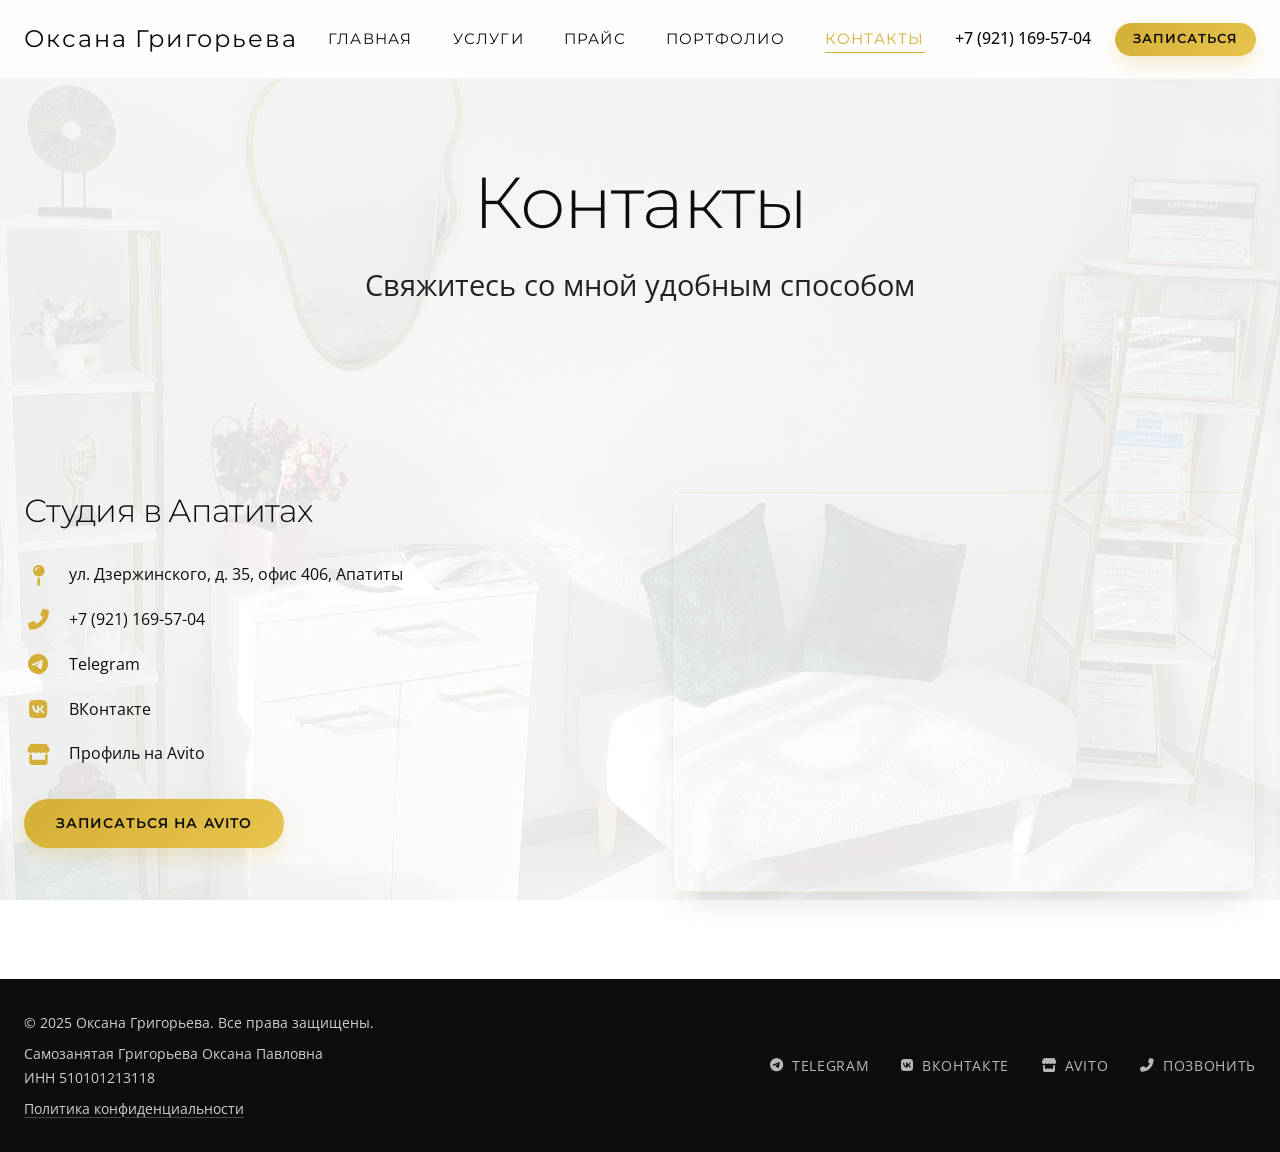
==== commit 3d823f8f: "Исправлены иконки на странице контактов, обновлён Font Awesome" ====
--- a/contacts.html
+++ b/contacts.html
@@ -7,8 +7,9 @@
   <link rel="preconnect" href="https://fonts.googleapis.com">
   <link rel="preconnect" href="https://fonts.gstatic.com" crossorigin>
   <link href="https://fonts.googleapis.com/css2?family=Montserrat:wght@300;400;500;600&family=Open+Sans:wght@300;400;600&display=swap" rel="stylesheet">
-  <link rel="stylesheet" href="https://cdnjs.cloudflare.com/ajax/libs/font-awesome/6.0.0-beta3/css/all.min.css">
-  <link rel="stylesheet" href="css/style.css">
+  <link rel="stylesheet" href="css/common.css">
+  <link rel="stylesheet" href="css/contacts.css">
+  <link rel="stylesheet" href="https://cdnjs.cloudflare.com/ajax/libs/font-awesome/6.5.2/css/all.min.css">
 </head>
 <body>
   <header class="header">
--- a/css/common.css
+++ b/css/common.css
@@ -0,0 +1,313 @@
+/* ===== RESET & ПЕРЕМЕННЫЕ ===== */
+* {
+  margin: 0;
+  padding: 0;
+  box-sizing: border-box;
+}
+
+:root {
+  --white: #FFFFFF;
+  --black: #0D0D0D;
+  --gold: #D4AF37;
+  --gold-light: #E8C84A;
+  --beige: #FFF5E6;
+  --beige-dark: #FFEEDB;
+  --gray-light: #F9F9F9;
+  --gray: #4A4A4A;
+  --gray-dark: #222222;
+  --font-heading: 'Montserrat', sans-serif;
+  --font-body: 'Open Sans', sans-serif;
+  --transition: 0.35s cubic-bezier(0.25, 0.46, 0.45, 0.94);
+  --shadow-sm: 0 10px 25px -5px rgba(0,0,0,0.08), 0 8px 10px -6px rgba(0,0,0,0.05);
+  --shadow-md: 0 20px 30px -10px rgba(0,0,0,0.1);
+  --shadow-lg: 0 30px 40px -15px rgba(0,0,0,0.12);
+  --border-radius: 24px;
+  --border-radius-sm: 16px;
+  --container-padding: 24px;
+}
+
+/* ===== ФИКСИРОВАННЫЙ ФОН СТУДИИ ===== */
+body {
+  position: relative;
+  display: flex;
+  flex-direction: column;
+  min-height: 100vh;
+  font-family: var(--font-body);
+  color: var(--black);
+  line-height: 1.6;
+  font-weight: 400;
+  -webkit-font-smoothing: antialiased;
+  background: none;
+}
+
+body::before {
+  content: '';
+  position: fixed;
+  top: 0;
+  left: 0;
+  width: 100%;
+  height: 100%;
+  background-image: url('../images/background/studio-bg.jpg');
+  background-size: cover;
+  background-position: center 30%;
+  background-repeat: no-repeat;
+  background-attachment: fixed;
+  z-index: -2;
+}
+
+body::after {
+  content: '';
+  position: fixed;
+  top: 0;
+  left: 0;
+  width: 100%;
+  height: 100%;
+  background: rgba(255, 255, 255, 0.88);
+  z-index: -1;
+}
+
+main {
+  flex: 1;
+}
+
+.container {
+  max-width: 1280px;
+  margin-inline: auto;
+  padding-inline: var(--container-padding);
+}
+
+h1, h2, h3 {
+  font-family: var(--font-heading);
+  font-weight: 400;
+  letter-spacing: -0.02em;
+  line-height: 1.2;
+}
+
+a {
+  text-decoration: none;
+  color: inherit;
+  transition: var(--transition);
+}
+a:hover { color: var(--gold); }
+
+img {
+  max-width: 100%;
+  height: auto;
+  display: block;
+}
+
+ul, ol { list-style: none; }
+
+/* ===== УТИЛИТЫ ===== */
+.section { padding-block: clamp(2.5rem, 8vw, 5rem); }
+
+.section-title {
+  font-size: clamp(2rem, 6vw, 2.5rem);
+  margin-bottom: 3rem;
+  text-align: center;
+  font-weight: 300;
+  position: relative;
+}
+.section-title::after {
+  content: '✦';
+  display: block;
+  font-size: 1.2rem;
+  color: var(--gold);
+  margin-top: 0.75rem;
+  opacity: 0.8;
+}
+
+.text-center { text-align: center; margin-top: 2rem; }
+
+/* ===== КНОПКИ ===== */
+.btn {
+  display: inline-flex;
+  align-items: center;
+  justify-content: center;
+  gap: 0.5rem;
+  font-family: var(--font-heading);
+  font-weight: 600;
+  font-size: 0.9rem;
+  letter-spacing: 0.08em;
+  text-transform: uppercase;
+  padding: 0.9em 2.2em;
+  border-radius: 50px;
+  transition: var(--transition);
+  cursor: pointer;
+  border: none;
+  background: none;
+  box-shadow: var(--shadow-sm);
+}
+.btn--gold {
+  background: linear-gradient(135deg, var(--gold) 0%, #e6c44d 100%);
+  color: var(--black);
+  box-shadow: 0 8px 20px rgba(212,175,55,0.25);
+}
+.btn--gold:hover {
+  transform: translateY(-3px);
+  box-shadow: 0 16px 30px rgba(212,175,55,0.35);
+  background: linear-gradient(135deg, #e6c44d 0%, var(--gold) 100%);
+}
+.btn--outline {
+  background: transparent;
+  border: 1px solid var(--black);
+  color: var(--black);
+  font-weight: 500;
+}
+.btn--outline:hover {
+  background: var(--black);
+  color: var(--white);
+  transform: translateY(-2px);
+  box-shadow: var(--shadow-md);
+}
+.btn--small { padding: 0.5em 1.4em; font-size: 0.8rem; }
+.btn--large { padding: 1.2em 3em; font-size: 1rem; }
+.btn:disabled { opacity: 0.4; pointer-events: none; }
+
+/* ===== HEADER ===== */
+.header {
+  padding-block: 1.25rem;
+  border-bottom: 1px solid rgba(0,0,0,0.03);
+  background: rgba(255,255,255,0.9);
+  backdrop-filter: blur(8px);
+  position: sticky;
+  top: 0;
+  z-index: 100;
+}
+.header__container {
+  display: flex;
+  align-items: center;
+  justify-content: space-between;
+  gap: 1.5rem;
+}
+.logo {
+  font-family: var(--font-heading);
+  font-size: 1.5rem;
+  letter-spacing: 0.08em;
+}
+.nav__list { display: flex; gap: 2.5rem; }
+.nav__link {
+  font-family: var(--font-heading);
+  font-size: 0.95rem;
+  text-transform: uppercase;
+  letter-spacing: 0.08em;
+  padding-bottom: 4px;
+  border-bottom: 1px solid transparent;
+}
+.nav__link:hover,
+.nav__link.active {
+  border-bottom-color: var(--gold);
+  color: var(--gold);
+}
+.header__contact {
+  display: flex;
+  align-items: center;
+  gap: 1.5rem;
+}
+.header__phone { font-weight: 500; }
+.mobile-toggle {
+  display: none;
+  background: none;
+  border: none;
+  font-size: 1.8rem;
+  color: var(--black);
+  cursor: pointer;
+}
+
+/* ===== ПОДВАЛ ===== */
+.footer {
+  background: var(--black);
+  color: var(--white);
+  padding-block: 2rem;
+  font-size: 0.9rem;
+}
+.footer__container {
+  display: flex;
+  justify-content: space-between;
+  align-items: center;
+  flex-wrap: wrap;
+  gap: 2rem;
+}
+.footer__legal { opacity: 0.8; }
+.footer__inn { margin-block: 0.5rem; }
+.footer__privacy-link {
+  text-decoration: underline;
+  text-underline-offset: 3px;
+  text-decoration-color: rgba(255,255,255,0.3);
+}
+.footer__privacy-link:hover { text-decoration-color: var(--gold); }
+.footer__links { display: flex; gap: 2rem; }
+.footer__links a {
+  display: inline-flex;
+  align-items: center;
+  gap: 0.5rem;
+  opacity: 0.7;
+  text-transform: uppercase;
+  letter-spacing: 0.05em;
+  font-size: 0.85rem;
+}
+.footer__links a:hover { opacity: 1; color: var(--gold); }
+
+/* ===== ЗАГОЛОВКИ СТРАНИЦ ===== */
+.page-header {
+  text-align: center !important;
+  background: transparent !important;
+  backdrop-filter: none !important;
+}
+.page-title {
+  font-size: clamp(3rem, 10vw, 4.5rem);
+  font-weight: 300;
+  margin-bottom: 1rem;
+  text-align: center !important;
+}
+.page-subtitle {
+  font-size: clamp(1.4rem, 4vw, 1.8rem);
+  color: var(--gray-dark);
+  text-align: center !important;
+  margin-bottom: 1.5rem;
+}
+
+/* ===== АДАПТИВНОСТЬ (ОБЩАЯ) ===== */
+@media (max-width: 1024px) {
+  .features__grid { grid-template-columns: repeat(2, 1fr); }
+  .services-preview__grid { grid-template-columns: repeat(2, 1fr); }
+  .services-detail__grid { grid-template-columns: repeat(2, 1fr); }
+  .gallery-grid { grid-template-columns: repeat(2, 1fr); }
+  .testimonials__grid { grid-template-columns: repeat(2, 1fr); }
+}
+@media (max-width: 768px) {
+  :root { --container-padding: 1rem; }
+  .header__container { flex-wrap: wrap; }
+  .nav {
+    display: none;
+    width: 100%;
+    order: 3;
+    margin-top: 1rem;
+    padding: 1.25rem 0;
+    background: var(--white);
+    border-radius: var(--border-radius-sm);
+    box-shadow: var(--shadow-sm);
+  }
+  .nav.active { display: block; }
+  .nav__list { flex-direction: column; align-items: center; gap: 1rem; }
+  .header__contact { display: none; }
+  .mobile-toggle { display: block; }
+  .hero__container { flex-direction: column; text-align: center; }
+  .hero-icon { max-width: 320px; }
+  .features__grid,
+  .services-preview__grid,
+  .services-detail__grid,
+  .testimonials__grid,
+  .contact-cta__container,
+  .contacts__grid { grid-template-columns: 1fr; }
+  .carousel__btn--prev { left: 0; }
+  .carousel__btn--next { right: 0; }
+  .footer__container { flex-direction: column; text-align: center; }
+  .footer__links { justify-content: center; }
+}
+@media (max-width: 480px) {
+  .btn--large { padding: 0.9em 2em; }
+  .testimonials__grid { grid-template-columns: 1fr; }
+  .price-table__content th,
+  .price-table__content td { padding: 0.8rem 1rem; font-size: 0.85rem; }
+}
--- a/css/contacts.css
+++ b/css/contacts.css
@@ -0,0 +1,47 @@
+/* ===== СТРАНИЦА КОНТАКТЫ ===== */
+.contacts {
+  background: transparent !important;
+}
+.contacts__grid {
+  display: grid;
+  grid-template-columns: 1fr 1fr;
+  gap: 4rem;
+}
+.contact-info {
+  background: transparent !important;
+  backdrop-filter: none !important;
+  box-shadow: none !important;
+  border: none !important;
+  padding: 0 !important;
+}
+.contact-info h2 {
+  font-size: 2rem;
+  margin-bottom: 1.5rem;
+  font-weight: 300;
+}
+.contact-info address {
+  margin-block: 2rem;
+  font-style: normal;
+  background: transparent;
+}
+.contact-info address p {
+  display: flex !important;
+  align-items: center !important;
+  gap: 1rem !important;
+  margin-bottom: 1.2rem !important;
+}
+/* Иконки */
+.contact-info address p i,
+.contact-info i {
+  width: 1.8rem;
+  color: var(--gold);
+  font-size: 1.3rem;
+  text-align: center;
+}
+.contact-map iframe {
+  border-radius: var(--border-radius);
+  box-shadow: var(--shadow-md);
+  border: 1px solid rgba(212,175,55,0.15);
+  width: 100%;
+  height: 400px;
+}
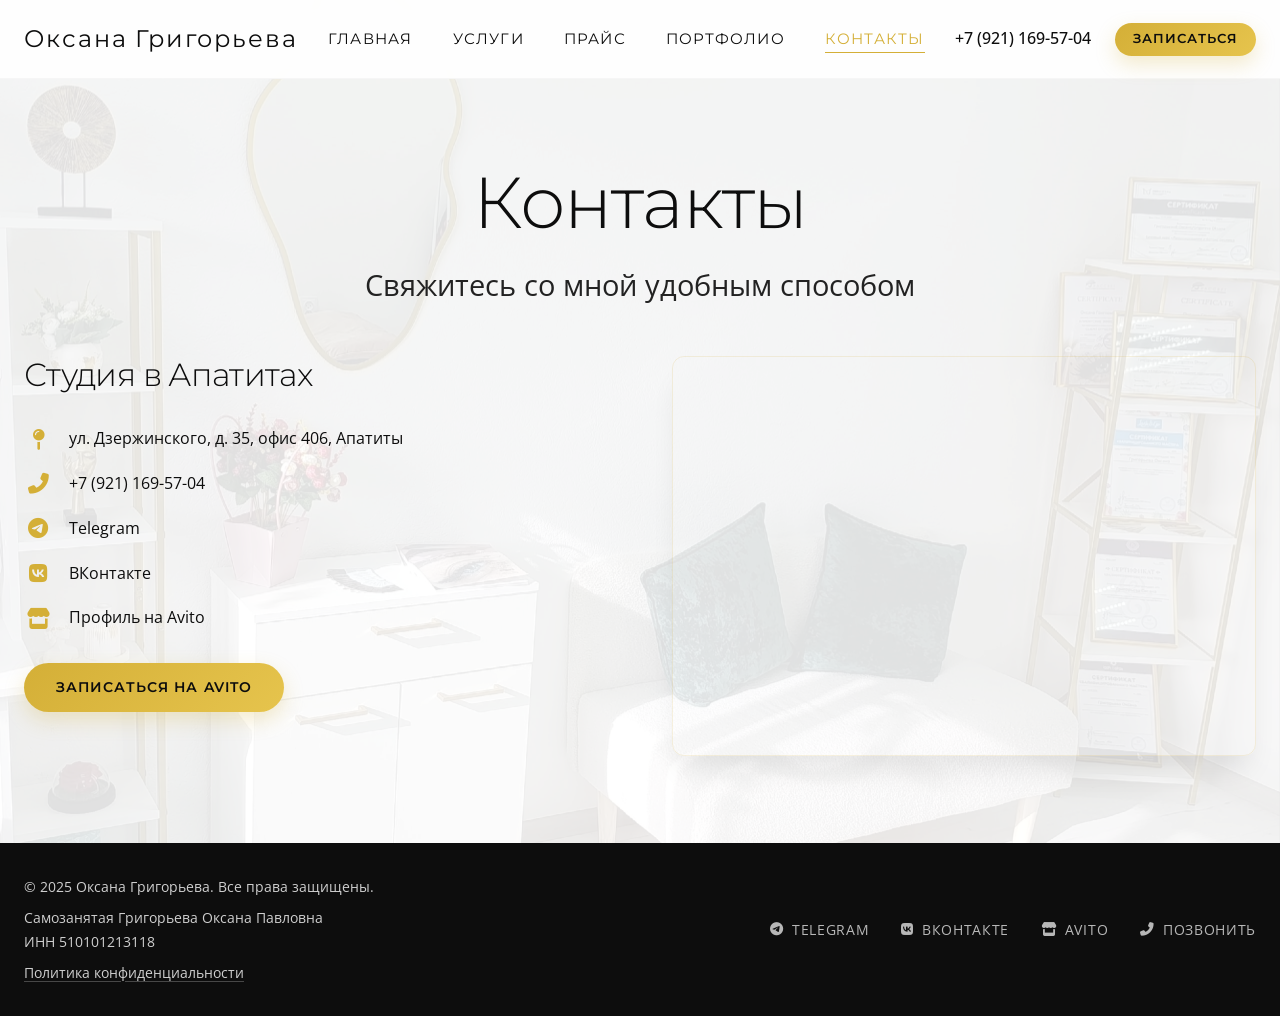
==== commit c35f24c2: "Add files via upload" ====
--- a/contacts.html
+++ b/contacts.html
@@ -59,8 +59,8 @@
         </div>
         <div class="contact-map">
           <iframe src="https://yandex.ru/map-widget/v1/?ll=33.396363%2C67.564368&mode=search&ol=geo&ouri=ymapsbm1%3A%2F%2Fgeo%3Fdata%3DCgoxNzUwMDAwMDAwEgjQoNC%2B0YHRgdC40Y8iCg2a%2FRNCFdN4Qg%3D%3D&z=18"
-                  width="100%" height="400" allowfullscreen
-                  title="Карта с адресом студии" style="border-radius: 12px;"></iframe>
+        height="400" allowfullscreen
+        title="Карта с адресом студии" style="width: 100%; border-radius: 12px;"></iframe>
         </div>
       </div>
     </section>
--- a/css/contacts.css
+++ b/css/contacts.css
@@ -44,4 +44,12 @@
   border: 1px solid rgba(212,175,55,0.15);
   width: 100%;
   height: 400px;
+}
+/* Уменьшаем отступы на странице контактов */
+.page-header {
+  padding-bottom: 1rem !important;
+}
+
+.contacts {
+  padding-top: 0.5rem !important;
 }
